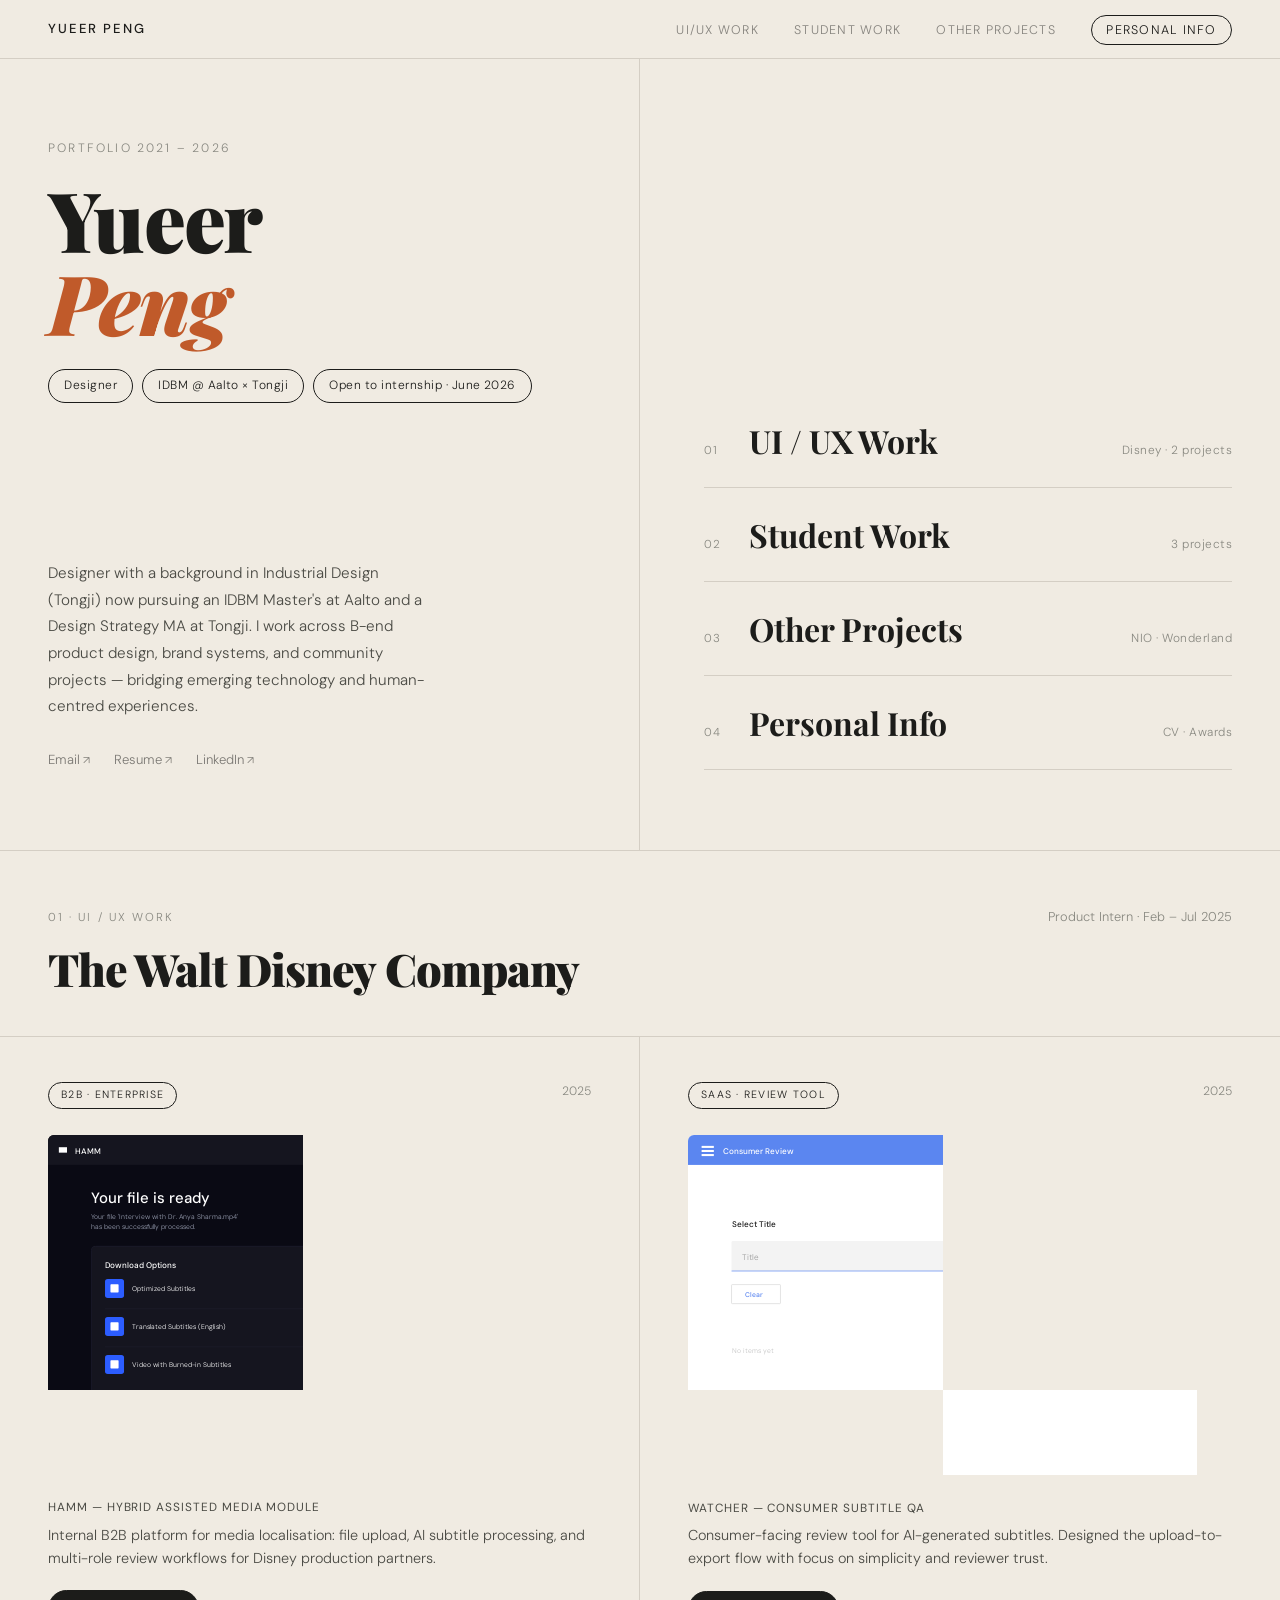
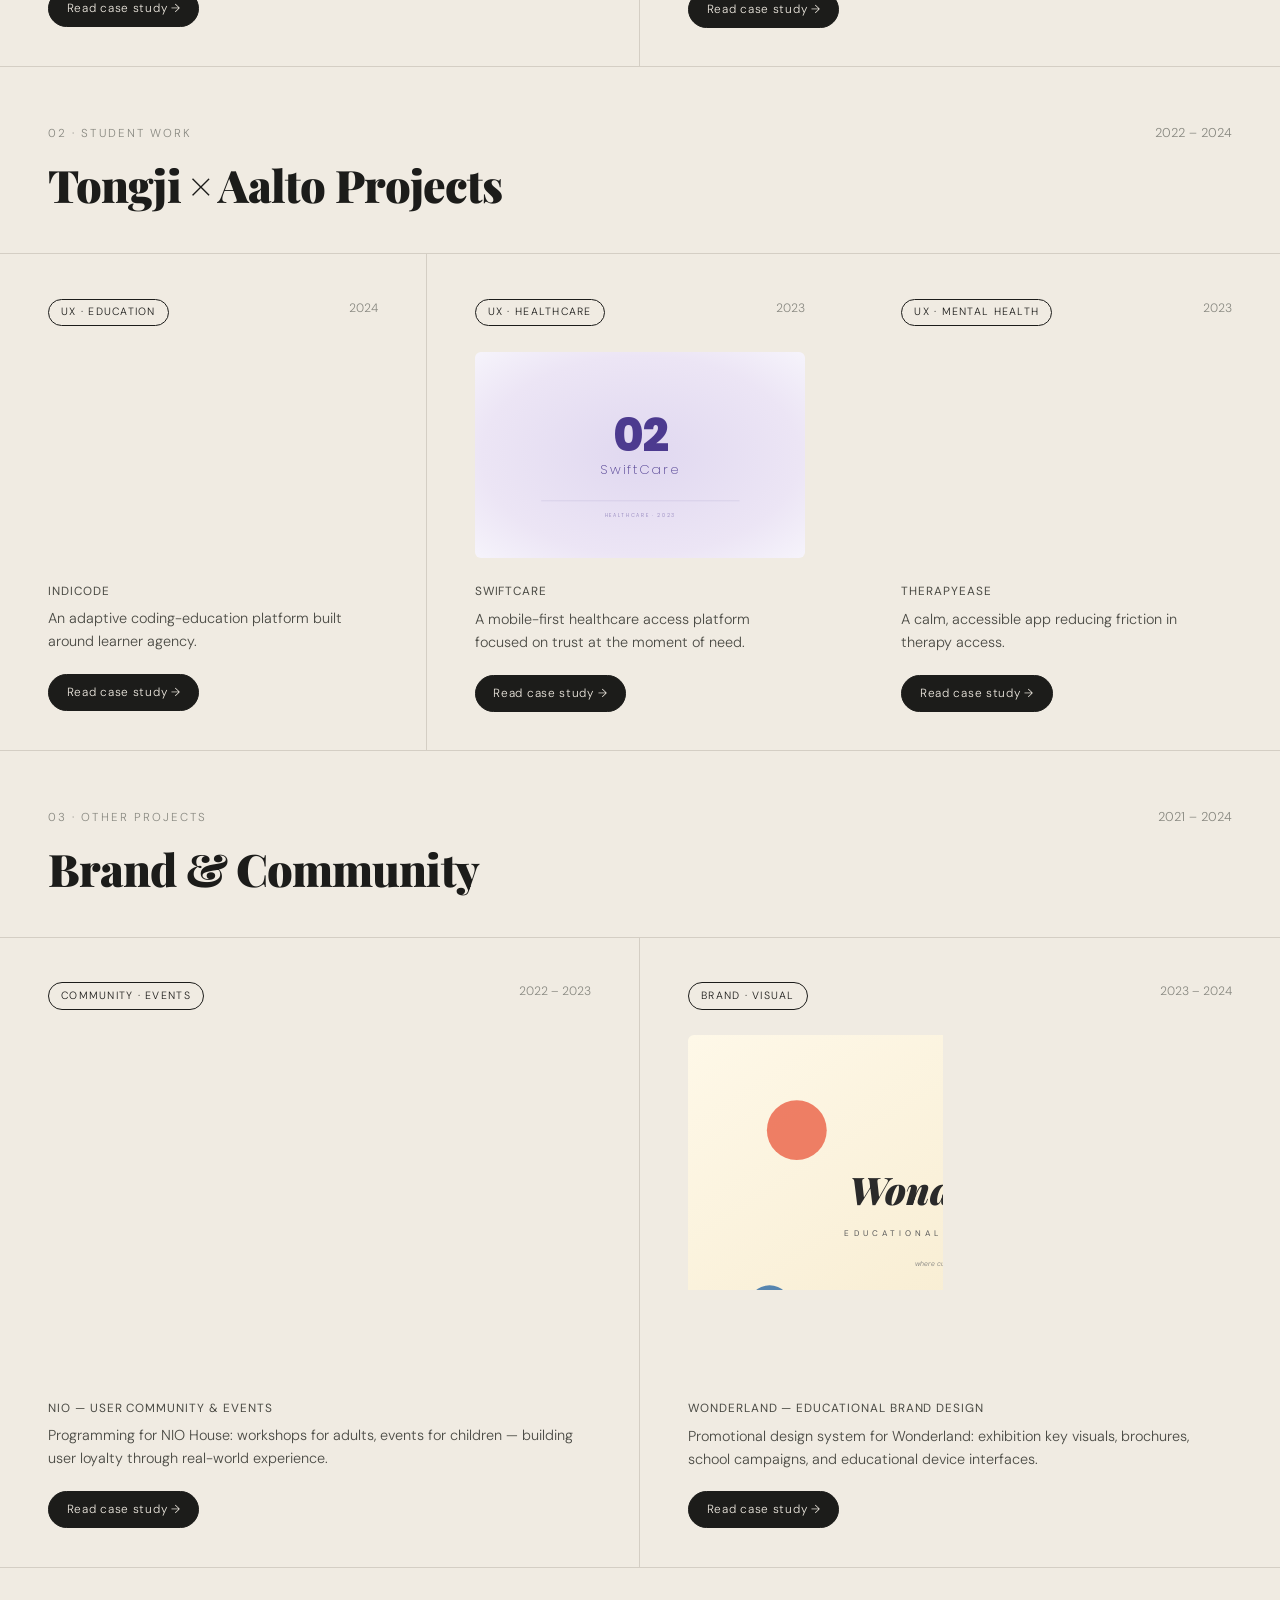
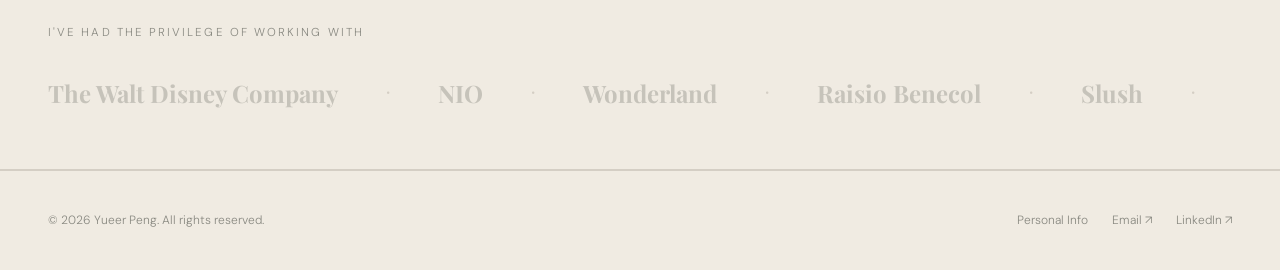
==== index.html @ 6745df53 "Add files via upload" ====
<!DOCTYPE html>
<html lang="en">
<head>
  <meta charset="UTF-8" />
  <meta name="viewport" content="width=device-width, initial-scale=1.0" />
  <title>Yueer Peng — Designer</title>
  <link rel="preconnect" href="https://fonts.googleapis.com" />
  <link rel="preconnect" href="https://fonts.gstatic.com" crossorigin />
  <link href="https://fonts.googleapis.com/css2?family=Playfair+Display:ital,wght@0,700;0,900;1,900&family=DM+Sans:wght@300;400;500&family=Poppins:wght@200;400;800&display=swap" rel="stylesheet" />
  <style>
/* =========================================================
   Yueer Peng — Portfolio
   Shared stylesheet for all pages
   ========================================================= */

*, *::before, *::after { box-sizing: border-box; margin: 0; padding: 0; }

:root {
  --cream: #f0ebe2;
  --cream-soft: #f5f1e9;
  --cream-dark: #e8e2d8;
  --ink: #1c1c1a;
  --ink-mid: #4a4a44;
  --ink-muted: #888880;
  --accent: #c05a2a;
  --accent-soft: #e8d5c8;
  --border: #d4cec4;
  --border-soft: #e0dad0;
  --card: #e8e2d8;
}

html { scroll-behavior: smooth; }

body {
  background: var(--cream);
  color: var(--ink);
  font-family: 'DM Sans', sans-serif;
  font-weight: 300;
  line-height: 1.6;
  overflow-x: hidden;
}

/* =========================================================
   NAVIGATION
   ========================================================= */
nav.site-nav {
  position: sticky; top: 0; z-index: 100;
  display: flex; justify-content: space-between; align-items: center;
  padding: 1rem 3rem;
  border-bottom: 1px solid var(--border);
  background: var(--cream);
}
.nav-logo {
  font-weight: 500; font-size: 0.82rem;
  letter-spacing: 0.14em; text-transform: uppercase;
  text-decoration: none; color: var(--ink);
  transition: opacity 0.2s;
}
.nav-logo:hover { opacity: 0.65; }
.site-nav ul { list-style: none; display: flex; gap: 2.2rem; align-items: center; }
.site-nav ul a {
  text-decoration: none; color: var(--ink);
  font-size: 0.78rem; letter-spacing: 0.1em;
  text-transform: uppercase; opacity: 0.5;
  transition: opacity 0.2s;
}
.site-nav ul a:hover { opacity: 1; }
.site-nav ul a.active { opacity: 1; }
.nav-cta {
  font-size: 0.78rem !important; opacity: 1 !important;
  border: 1.5px solid var(--ink);
  border-radius: 99px;
  padding: 0.35rem 0.9rem;
  transition: background 0.2s, color 0.2s;
}
.nav-cta:hover { background: var(--ink); color: var(--cream); }

/* =========================================================
   COMMON: pills, buttons, links
   ========================================================= */
.pill {
  display: inline-block;
  border: 1.5px solid var(--ink);
  border-radius: 99px;
  padding: 0.38rem 0.95rem;
  font-size: 0.75rem; letter-spacing: 0.04em;
  transition: background 0.2s, color 0.2s;
}
.pill:hover { background: var(--ink); color: var(--cream); }

.btn {
  display: inline-flex; align-items: center; gap: 0.35rem;
  padding: 0.5rem 1.1rem;
  border: 1.5px solid var(--ink); border-radius: 99px;
  font-size: 0.74rem; letter-spacing: 0.06em;
  text-decoration: none; color: var(--ink);
  background: transparent;
  transition: background 0.2s, color 0.2s;
  cursor: pointer;
}
.btn:hover { background: var(--ink); color: var(--cream); }
.btn.filled { background: var(--ink); color: var(--cream); }
.btn.filled:hover { background: transparent; color: var(--ink); }

.text-link {
  color: var(--ink); text-decoration: none;
  opacity: 0.55; transition: opacity 0.2s;
  font-size: 0.82rem;
}
.text-link::after { content: ' ↗'; font-size: 0.7rem; }
.text-link:hover { opacity: 1; }

/* =========================================================
   SECTION HEADER (used on home + sub-pages)
   ========================================================= */
.section-header {
  padding: 3.5rem 3rem 2rem;
  border-bottom: 1px solid var(--border);
  display: flex; justify-content: space-between; align-items: baseline;
}
.section-eyebrow {
  font-size: 0.72rem; letter-spacing: 0.18em;
  text-transform: uppercase; color: var(--ink-muted);
  margin-bottom: 0.35rem;
}
.section-title {
  font-family: 'Playfair Display', serif;
  font-size: clamp(1.8rem, 3.5vw, 2.8rem);
  font-weight: 900; letter-spacing: -0.02em;
}
.section-meta { font-size: 0.8rem; color: var(--ink-muted); }

/* =========================================================
   PROJECT CARDS (home page grid)
   ========================================================= */
.projects-grid { display: grid; grid-template-columns: 1fr 1fr; }
.projects-grid--three { grid-template-columns: 1fr 1fr 1fr; }

.project-card {
  padding: 2.8rem 3rem 2.4rem;
  border-bottom: 1px solid var(--border);
  border-right: 1px solid var(--border);
  background: var(--cream);
  transition: background 0.3s;
  text-decoration: none; color: inherit;
  display: block;
}
.projects-grid > .project-card:nth-child(2n) { border-right: none; }
.projects-grid--three > .project-card:nth-child(3n) { border-right: none; }
.project-card:hover { background: var(--card); }

.card-top {
  display: flex; justify-content: space-between;
  align-items: flex-start; margin-bottom: 1.6rem;
}
.card-tag {
  font-size: 0.66rem; letter-spacing: 0.12em;
  text-transform: uppercase;
  border: 1.5px solid var(--ink); border-radius: 99px;
  padding: 0.26rem 0.75rem;
}
.card-year { font-size: 0.76rem; color: var(--ink-muted); }

.card-mockup {
  width: 100%; aspect-ratio: 16/10;
  border-radius: 6px;
  margin-bottom: 1.5rem;
  overflow: hidden; position: relative;
  transition: transform 0.4s ease;
}
.card-mockup img { width: 100%; height: 100%; object-fit: cover; }
.card-mockup svg { width: 100%; height: 100%; display: block; }
.project-card:hover .card-mockup { transform: scale(1.01); }

.card-title {
  font-weight: 400; font-size: 0.74rem;
  letter-spacing: 0.08em; text-transform: uppercase;
  color: var(--ink-mid); margin-bottom: 0.4rem;
}
.card-desc { font-size: 0.9rem; line-height: 1.6; color: var(--ink-mid); }
.card-actions { display: flex; gap: 0.5rem; flex-wrap: wrap; margin-top: 1.3rem; }

/* =========================================================
   FOOTER
   ========================================================= */
footer.site-footer {
  padding: 2.5rem 3rem;
  display: flex; justify-content: space-between; align-items: center;
  border-top: 1px solid var(--border);
}
.footer-copy { font-size: 0.75rem; color: var(--ink-muted); }
.footer-links { display: flex; gap: 1.5rem; }
.footer-links a {
  font-size: 0.75rem; color: var(--ink-muted);
  text-decoration: none; transition: color 0.2s;
}
.footer-links a:hover { color: var(--ink); }

/* =========================================================
   ANIMATIONS
   ========================================================= */
@keyframes fadeUp {
  from { opacity: 0; transform: translateY(20px); }
  to   { opacity: 1; transform: translateY(0); }
}

/* =========================================================
   RESPONSIVE
   ========================================================= */
@media (max-width: 820px) {
  nav.site-nav { padding: 1rem 1.5rem; }
  .site-nav ul { gap: 1.1rem; }
  .site-nav ul a { font-size: 0.72rem; letter-spacing: 0.08em; }
  .nav-cta { padding: 0.3rem 0.7rem; }
  .projects-grid, .projects-grid--three { grid-template-columns: 1fr; }
  .section-header { padding: 2.5rem 1.5rem 1.5rem; flex-direction: column; gap: 0.3rem; }
  .project-card { padding: 2rem 1.5rem; border-right: none !important; }
  footer.site-footer { flex-direction: column; gap: 1rem; padding: 2rem 1.5rem; text-align: center; }
}

/* =========================================================
   PROJECT CASE STUDY PAGES
   ========================================================= */
.project-page-hero {
  padding: 4rem 3rem 3rem;
  border-bottom: 1px solid var(--border);
}
.breadcrumb {
  font-size: 0.74rem; letter-spacing: 0.1em;
  text-transform: uppercase; color: var(--ink-muted);
  margin-bottom: 1.4rem;
}
.breadcrumb a {
  color: var(--ink-muted); text-decoration: none;
  transition: color 0.2s;
}
.breadcrumb a:hover { color: var(--ink); }
.breadcrumb .sep { margin: 0 0.5rem; opacity: 0.5; }

.project-tagline {
  font-size: 0.78rem; letter-spacing: 0.12em;
  text-transform: uppercase; color: var(--accent);
  margin-bottom: 1rem; font-weight: 500;
}
.project-page-title {
  font-family: 'Playfair Display', serif;
  font-size: clamp(2.5rem, 6vw, 4.5rem);
  font-weight: 900; line-height: 1.05;
  letter-spacing: -0.02em; max-width: 18ch;
  margin-bottom: 1.5rem;
  animation: fadeUp 0.8s ease both;
}
.project-page-title em { font-style: italic; color: var(--accent); }
.project-brief {
  font-size: 1.1rem; line-height: 1.7;
  color: var(--ink-mid); max-width: 60ch;
  animation: fadeUp 0.8s ease 0.1s both;
}

.project-meta {
  display: grid;
  grid-template-columns: repeat(4, 1fr);
  border-top: 1px solid var(--border);
  border-bottom: 1px solid var(--border);
  background: var(--cream-soft);
}
.meta-item {
  padding: 1.5rem 2rem;
  border-right: 1px solid var(--border);
}
.meta-item:last-child { border-right: none; }
.meta-label {
  font-size: 0.68rem; letter-spacing: 0.16em;
  text-transform: uppercase; color: var(--ink-muted);
  margin-bottom: 0.4rem;
}
.meta-value { font-size: 0.92rem; color: var(--ink); line-height: 1.5; }

.project-hero-image {
  margin: 0; border-bottom: 1px solid var(--border);
  background: var(--cream-dark);
}
.project-hero-image svg { width: 100%; height: auto; display: block; max-height: 600px; }
.project-hero-image img { width: 100%; height: auto; display: block; }

.project-content {
  padding: 5rem 3rem;
  display: grid;
  grid-template-columns: 240px 1fr;
  gap: 4rem;
  border-bottom: 1px solid var(--border);
}
.project-content + .project-content {
  border-top: none;
}
.content-label {
  font-size: 0.7rem; letter-spacing: 0.18em;
  text-transform: uppercase; color: var(--ink-muted);
  position: sticky; top: 5rem;
  align-self: start;
}
.content-body {
  max-width: 65ch;
}
.content-body h2 {
  font-family: 'Playfair Display', serif;
  font-size: clamp(1.6rem, 2.5vw, 2.2rem);
  font-weight: 900; letter-spacing: -0.01em;
  line-height: 1.15; margin-bottom: 1.5rem;
}
.content-body h2 em { font-style: italic; color: var(--accent); }
.content-body h3 {
  font-family: 'Playfair Display', serif;
  font-size: 1.2rem; font-weight: 700;
  margin: 1.8rem 0 0.6rem;
}
.content-body p {
  font-size: 1rem; line-height: 1.8;
  color: var(--ink-mid); margin-bottom: 1.2rem;
}
.content-body p strong {
  color: var(--ink); font-weight: 500;
}
.content-body ul {
  list-style: none; margin: 1rem 0 1.5rem;
}
.content-body ul li {
  font-size: 0.95rem; line-height: 1.7;
  color: var(--ink-mid); padding-left: 1.5rem;
  position: relative; margin-bottom: 0.6rem;
}
.content-body ul li::before {
  content: '→'; position: absolute; left: 0;
  color: var(--accent); font-weight: 500;
}

.callout-box {
  background: var(--cream-dark);
  border-left: 3px solid var(--accent);
  padding: 1.4rem 1.6rem;
  margin: 1.8rem 0;
  border-radius: 0 6px 6px 0;
}
.callout-box p {
  font-size: 0.95rem; line-height: 1.7;
  color: var(--ink-mid); margin-bottom: 0.4rem;
}
.callout-box p:last-child { margin-bottom: 0; }
.callout-label {
  font-size: 0.7rem; letter-spacing: 0.16em;
  text-transform: uppercase; color: var(--accent);
  margin-bottom: 0.5rem; font-weight: 500;
}

/* Visual gallery */
.project-gallery {
  padding: 4rem 3rem;
  border-bottom: 1px solid var(--border);
}
.gallery-eyebrow {
  font-size: 0.7rem; letter-spacing: 0.18em;
  text-transform: uppercase; color: var(--ink-muted);
  margin-bottom: 0.5rem;
}
.gallery-title {
  font-family: 'Playfair Display', serif;
  font-size: clamp(1.6rem, 2.5vw, 2rem);
  font-weight: 900; letter-spacing: -0.01em;
  margin-bottom: 2.5rem;
}
.gallery-grid {
  display: grid; grid-template-columns: 1fr 1fr;
  gap: 1.5rem;
}
.gallery-item {
  background: var(--cream-soft);
  border: 1px solid var(--border-soft);
  border-radius: 6px;
  overflow: hidden;
  aspect-ratio: 16/10;
  position: relative;
}
.gallery-item svg, .gallery-item img {
  width: 100%; height: 100%;
  object-fit: cover; display: block;
}
.gallery-caption {
  font-size: 0.78rem; color: var(--ink-muted);
  padding: 0.8rem 1rem;
  background: var(--cream-soft);
  border-top: 1px solid var(--border-soft);
}

/* Prev / Next nav */
.project-pagination {
  display: grid; grid-template-columns: 1fr 1fr;
  border-bottom: 1px solid var(--border);
}
.pagination-link {
  padding: 2.5rem 3rem;
  text-decoration: none; color: var(--ink);
  border-right: 1px solid var(--border);
  transition: background 0.3s;
  display: block;
}
.pagination-link:last-child { border-right: none; text-align: right; }
.pagination-link:hover { background: var(--cream-dark); }
.pagination-link .pagination-label {
  font-size: 0.7rem; letter-spacing: 0.16em;
  text-transform: uppercase; color: var(--ink-muted);
  margin-bottom: 0.4rem;
}
.pagination-link .pagination-title {
  font-family: 'Playfair Display', serif;
  font-size: 1.4rem; font-weight: 700;
}

@media (max-width: 820px) {
  .project-page-hero { padding: 2.5rem 1.5rem 2rem; }
  .project-meta { grid-template-columns: 1fr 1fr; }
  .meta-item { padding: 1.2rem 1.5rem; }
  .meta-item:nth-child(2) { border-right: none; }
  .meta-item:nth-child(odd) { border-right: 1px solid var(--border); }
  .meta-item:nth-child(1), .meta-item:nth-child(2) { border-bottom: 1px solid var(--border); }
  .project-content { padding: 3rem 1.5rem; grid-template-columns: 1fr; gap: 1.5rem; }
  .content-label { position: static; }
  .project-gallery { padding: 3rem 1.5rem; }
  .gallery-grid { grid-template-columns: 1fr; }
  .pagination-link { padding: 2rem 1.5rem; }
}

</style>
  <style>
    /* Home-page-only styles */
    .hero { display: grid; grid-template-columns: 1fr 1fr; min-height: 88vh; border-bottom: 1px solid var(--border); }
    .hero-left { padding: 5rem 3rem; display: flex; flex-direction: column; justify-content: space-between; border-right: 1px solid var(--border); }
    .hero-eyebrow { font-size: 0.76rem; letter-spacing: 0.18em; text-transform: uppercase; color: var(--ink-muted); margin-bottom: 1.2rem; }
    h1.hero-name { font-family: 'Playfair Display', serif; font-size: clamp(3.5rem, 6.5vw, 6rem); line-height: 1.0; font-weight: 900; letter-spacing: -0.02em; animation: fadeUp 0.8s ease both; }
    h1.hero-name span { font-style: italic; color: var(--accent); }
    .hero-tags { display: flex; gap: 0.55rem; flex-wrap: wrap; margin-top: 1.6rem; animation: fadeUp 0.8s ease 0.1s both; }
    .hero-bio { margin-top: auto; padding-top: 3rem; max-width: 38ch; font-size: 0.95rem; line-height: 1.75; color: var(--ink-mid); animation: fadeUp 0.8s ease 0.2s both; }
    .hero-links { display: flex; gap: 1.5rem; margin-top: 1.8rem; animation: fadeUp 0.8s ease 0.3s both; }
    .hero-right { padding: 5rem 3rem 5rem 4rem; display: flex; flex-direction: column; justify-content: flex-end; animation: fadeUp 0.8s ease 0.1s both; }
    .nav-index { list-style: none; }
    .nav-index li { display: flex; align-items: baseline; gap: 1.2rem; padding: 1.3rem 0; border-bottom: 1px solid var(--border); cursor: pointer; transition: opacity 0.2s, padding-left 0.25s; }
    .nav-index li:hover { opacity: 0.55; padding-left: 0.5rem; }
    .nav-index .num { font-size: 0.72rem; color: var(--ink-muted); letter-spacing: 0.1em; min-width: 1.6rem; }
    .nav-index .label { font-family: 'Playfair Display', serif; font-size: clamp(1.5rem, 2.5vw, 2.1rem); font-weight: 700; }
    .nav-index .label-meta { font-size: 0.74rem; color: var(--ink-muted); margin-left: auto; letter-spacing: 0.04em; font-family: 'DM Sans', sans-serif; font-weight: 300; }

    .companies-section { padding: 3.5rem 3rem; border-bottom: 1px solid var(--border); overflow: hidden; }
    .companies-label { font-size: 0.72rem; letter-spacing: 0.18em; text-transform: uppercase; color: var(--ink-muted); margin-bottom: 2rem; }
    .marquee-wrap { overflow: hidden; }
    .marquee-track { display: flex; gap: 3rem; align-items: center; animation: marquee 24s linear infinite; width: max-content; }
    .marquee-track:hover { animation-play-state: paused; }
    .company-name { font-family: 'Playfair Display', serif; font-size: 1.5rem; font-weight: 700; color: var(--ink-muted); opacity: 0.4; white-space: nowrap; transition: opacity 0.3s, color 0.3s; }
    .company-name:hover { opacity: 1; color: var(--ink); }
    .company-sep { color: var(--border); font-size: 1.5rem; }
    @keyframes marquee { from { transform: translateX(0); } to { transform: translateX(-50%); } }

    @media (max-width: 820px) {
      .hero { grid-template-columns: 1fr; }
      .hero-left { border-right: none; padding: 3rem 1.5rem; }
      .hero-right { padding: 2.5rem 1.5rem; border-top: 1px solid var(--border); }
      .companies-section { padding: 2.5rem 1.5rem; }
    }
  </style>
</head>
<body>

<nav class="site-nav">
  <a class="nav-logo" href="index.html">Yueer Peng</a>
  <ul>
    <li><a href="#uxui">UI/UX Work</a></li>
    <li><a href="#student">Student Work</a></li>
    <li><a href="#other">Other Projects</a></li>
    <li><a class="nav-cta" href="info.html">Personal Info</a></li>
  </ul>
</nav>

<!-- HERO -->
<section class="hero">
  <div class="hero-left">
    <div>
      <p class="hero-eyebrow">Portfolio 2021 – 2026</p>
      <h1 class="hero-name">Yueer<br><span>Peng</span></h1>
      <div class="hero-tags">
        <span class="pill">Designer</span>
        <span class="pill">IDBM @ Aalto × Tongji</span>
        <span class="pill">Open to internship · June 2026</span>
      </div>
    </div>
    <div>
      <p class="hero-bio">
        Designer with a background in Industrial Design (Tongji) now pursuing
        an IDBM Master's at Aalto and a Design Strategy MA at Tongji. I work across
        B-end product design, brand systems, and community projects — bridging
        emerging technology and human-centred experiences.
      </p>
      <div class="hero-links">
        <a class="text-link" href="mailto:2434063@tongji.edu.cn">Email</a>
        <a class="text-link" href="info.html#experience">Resume</a>
        <a class="text-link" href="https://www.linkedin.com" target="_blank">LinkedIn</a>
      </div>
    </div>
  </div>
  <div class="hero-right">
    <ul class="nav-index">
      <li onclick="document.getElementById('uxui').scrollIntoView({behavior:'smooth'})">
        <span class="num">01</span><span class="label">UI / UX Work</span><span class="label-meta">Disney · 2 projects</span>
      </li>
      <li onclick="document.getElementById('student').scrollIntoView({behavior:'smooth'})">
        <span class="num">02</span><span class="label">Student Work</span><span class="label-meta">3 projects</span>
      </li>
      <li onclick="document.getElementById('other').scrollIntoView({behavior:'smooth'})">
        <span class="num">03</span><span class="label">Other Projects</span><span class="label-meta">NIO · Wonderland</span>
      </li>
      <li onclick="window.location.href='info.html'">
        <span class="num">04</span><span class="label">Personal Info</span><span class="label-meta">CV · Awards</span>
      </li>
    </ul>
  </div>
</section>

<!-- ───────── 01 · UI / UX WORK (Disney) ───────── -->
<div id="uxui">
  <div class="section-header">
    <div>
      <p class="section-eyebrow">01 · UI / UX Work</p>
      <h2 class="section-title">The Walt Disney Company</h2>
    </div>
    <span class="section-meta">Product Intern · Feb – Jul 2025</span>
  </div>
  <div class="projects-grid">

    <!-- HAMM -->
    <a class="project-card" href="hamm.html">
      <div class="card-top">
        <span class="card-tag">B2B · Enterprise</span>
        <span class="card-year">2025</span>
      </div>
      <div class="card-mockup">
        <svg viewBox="0 0 400 250" xmlns="http://www.w3.org/2000/svg" preserveAspectRatio="xMidYMid slice">
          <rect width="400" height="250" fill="#0a0a14"/>
          <rect width="400" height="22" fill="#15151f"/>
          <rect x="8" y="9" width="6" height="4" fill="#fff"/>
          <text x="20" y="14" font-family="DM Sans" font-size="6" fill="#fff" font-weight="500">HAMM</text>
          <rect x="298" y="6" width="34" height="11" rx="2" fill="#2c5dff"/>
          <text x="304" y="13" font-family="DM Sans" font-size="5" fill="#fff" font-weight="500">New Title</text>
          <text x="338" y="13" font-family="DM Sans" font-size="5" fill="#9aa0b3">Title List</text>
          <text x="362" y="13" font-family="DM Sans" font-size="5" fill="#9aa0b3">User</text>
          <circle cx="386" cy="11" r="5" fill="#5a4f3f"/>
          <text x="32" y="50" font-family="DM Sans" font-size="11" fill="#fff" font-weight="500">Your file is ready</text>
          <text x="32" y="62" font-family="DM Sans" font-size="5" fill="#9aa0b3">Your file 'Interview with Dr. Anya Sharma.mp4'</text>
          <text x="32" y="69" font-family="DM Sans" font-size="5" fill="#9aa0b3">has been successfully processed.</text>
          <rect x="32" y="82" width="336" height="148" rx="3" fill="#15151f" stroke="#1f1f2e" stroke-width="0.5"/>
          <text x="42" y="98" font-family="DM Sans" font-size="6" fill="#fff" font-weight="500">Download Options</text>
          <rect x="42" y="106" width="14" height="14" rx="2" fill="#2c5dff"/>
          <rect x="46" y="110" width="6" height="6" fill="#fff" rx="0.5"/>
          <text x="62" y="115" font-family="DM Sans" font-size="5" fill="#fff">Optimized Subtitles</text>
          <rect x="320" y="108" width="40" height="11" rx="5.5" fill="#2c5dff"/>
          <text x="332" y="115" font-family="DM Sans" font-size="5" fill="#fff" font-weight="500">Download</text>
          <line x1="42" y1="128" x2="358" y2="128" stroke="#1f1f2e" stroke-width="0.4"/>
          <rect x="42" y="134" width="14" height="14" rx="2" fill="#2c5dff"/>
          <rect x="46" y="138" width="6" height="6" fill="#fff" rx="0.5"/>
          <text x="62" y="143" font-family="DM Sans" font-size="5" fill="#fff">Translated Subtitles (English)</text>
          <rect x="320" y="136" width="40" height="11" rx="5.5" fill="#2c5dff"/>
          <text x="332" y="143" font-family="DM Sans" font-size="5" fill="#fff" font-weight="500">Download</text>
          <line x1="42" y1="156" x2="358" y2="156" stroke="#1f1f2e" stroke-width="0.4"/>
          <rect x="42" y="162" width="14" height="14" rx="2" fill="#2c5dff"/>
          <rect x="46" y="166" width="6" height="6" fill="#fff" rx="0.5"/>
          <text x="62" y="171" font-family="DM Sans" font-size="5" fill="#fff">Video with Burned-in Subtitles</text>
          <rect x="320" y="164" width="40" height="11" rx="5.5" fill="#2c5dff"/>
          <text x="332" y="171" font-family="DM Sans" font-size="5" fill="#fff" font-weight="500">Download</text>
          <rect x="172" y="200" width="56" height="13" rx="6.5" fill="#2c5dff"/>
          <text x="183" y="208" font-family="DM Sans" font-size="5" fill="#fff" font-weight="500">Download All</text>
        </svg>
      </div>
      <p class="card-title">HAMM — Hybrid Assisted Media Module</p>
      <p class="card-desc">Internal B2B platform for media localisation: file upload, AI subtitle processing, and multi-role review workflows for Disney production partners.</p>
      <div class="card-actions"><span class="btn filled">Read case study →</span></div>
    </a>

    <!-- Watcher -->
    <a class="project-card" href="watcher.html">
      <div class="card-top">
        <span class="card-tag">SaaS · Review Tool</span>
        <span class="card-year">2025</span>
      </div>
      <div class="card-mockup">
        <svg viewBox="0 0 400 250" xmlns="http://www.w3.org/2000/svg" preserveAspectRatio="xMidYMid slice">
          <rect width="400" height="250" fill="#fff"/>
          <rect width="400" height="22" fill="#5b86f0"/>
          <rect x="10" y="8" width="9" height="1.5" fill="#fff"/>
          <rect x="10" y="11" width="9" height="1.5" fill="#fff"/>
          <rect x="10" y="14" width="9" height="1.5" fill="#fff"/>
          <text x="26" y="14" font-family="DM Sans" font-size="6" fill="#fff" font-weight="500">Consumer Review</text>
          <circle cx="383" cy="11" r="3.5" fill="none" stroke="#fff" stroke-width="0.8"/>
          <text x="32" y="68" font-family="DM Sans" font-size="6" fill="#1a1a1a" font-weight="500">Select Title</text>
          <rect x="32" y="78" width="280" height="22" rx="1" fill="#f3f3f3"/>
          <text x="40" y="92" font-family="DM Sans" font-size="6" fill="#9a9a9a">Title</text>
          <line x1="32" y1="100" x2="312" y2="100" stroke="#5b86f0" stroke-width="0.5"/>
          <circle cx="332" cy="89" r="11" fill="#5b86f0"/>
          <line x1="328" y1="89" x2="336" y2="89" stroke="#fff" stroke-width="1.5"/>
          <line x1="332" y1="85" x2="332" y2="93" stroke="#fff" stroke-width="1.5"/>
          <rect x="32" y="110" width="36" height="14" rx="0.5" fill="#fff" stroke="#d8d8d8" stroke-width="0.5"/>
          <text x="42" y="119" font-family="DM Sans" font-size="5" fill="#5b86f0" font-weight="500">Clear</text>
          <text x="32" y="160" font-family="DM Sans" font-size="5" fill="#c4c4c4">No items yet</text>
        </svg>
      </div>
      <p class="card-title">Watcher — Consumer Subtitle QA</p>
      <p class="card-desc">Consumer-facing review tool for AI-generated subtitles. Designed the upload-to-export flow with focus on simplicity and reviewer trust.</p>
      <div class="card-actions"><span class="btn filled">Read case study →</span></div>
    </a>

  </div>
</div>

<!-- ───────── 02 · STUDENT WORK ───────── -->
<div id="student">
  <div class="section-header">
    <div>
      <p class="section-eyebrow">02 · Student Work</p>
      <h2 class="section-title">Tongji × Aalto Projects</h2>
    </div>
    <span class="section-meta">2022 – 2024</span>
  </div>
  <div class="projects-grid projects-grid--three">

    <a class="project-card" href="indicode.html">
      <div class="card-top">
        <span class="card-tag">UX · Education</span>
        <span class="card-year">2024</span>
      </div>
      <div class="card-mockup">
        <svg viewBox="0 0 400 250" xmlns="http://www.w3.org/2000/svg" preserveAspectRatio="xMidYMid slice">
          <defs>
            <radialGradient id="bg-indicode" cx="30%" cy="50%" r="80%">
              <stop offset="0%" stop-color="#dde0f5"/>
              <stop offset="60%" stop-color="#f0e8f2"/>
              <stop offset="100%" stop-color="#fafafe"/>
            </radialGradient>
          </defs>
          <rect width="400" height="250" fill="url(#bg-indicode)"/>
          <text x="200" y="120" font-family="Poppins, sans-serif" font-size="56" font-weight="800" fill="#003359" text-anchor="middle" letter-spacing="-2">01</text>
          <text x="200" y="148" font-family="Poppins, sans-serif" font-size="16" font-weight="200" fill="#003359" text-anchor="middle" letter-spacing="2">indiCode</text>
          <line x1="80" y1="180" x2="320" y2="180" stroke="#003359" stroke-width="0.4" opacity="0.3"/>
          <text x="200" y="200" font-family="Poppins, sans-serif" font-size="6" fill="#003359" opacity="0.6" text-anchor="middle" letter-spacing="2">EDUCATION TECH · 2024</text>
        </svg>
      </div>
      <p class="card-title">IndiCode</p>
      <p class="card-desc">An adaptive coding-education platform built around learner agency.</p>
      <div class="card-actions"><span class="btn filled">Read case study →</span></div>
    </a>

    <a class="project-card" href="swiftcare.html">
      <div class="card-top">
        <span class="card-tag">UX · Healthcare</span>
        <span class="card-year">2023</span>
      </div>
      <div class="card-mockup">
        <svg viewBox="0 0 400 250" xmlns="http://www.w3.org/2000/svg" preserveAspectRatio="xMidYMid slice">
          <defs>
            <radialGradient id="bg-swift" cx="50%" cy="50%" r="80%">
              <stop offset="0%" stop-color="#e0d8f0"/>
              <stop offset="60%" stop-color="#ece5f5"/>
              <stop offset="100%" stop-color="#fafafe"/>
            </radialGradient>
          </defs>
          <rect width="400" height="250" fill="url(#bg-swift)"/>
          <text x="200" y="120" font-family="Poppins, sans-serif" font-size="56" font-weight="800" fill="#4c3a8f" text-anchor="middle" letter-spacing="-2">02</text>
          <text x="200" y="148" font-family="Poppins, sans-serif" font-size="16" font-weight="200" fill="#4c3a8f" text-anchor="middle" letter-spacing="2">SwiftCare</text>
          <line x1="80" y1="180" x2="320" y2="180" stroke="#4c3a8f" stroke-width="0.4" opacity="0.3"/>
          <text x="200" y="200" font-family="Poppins, sans-serif" font-size="6" fill="#4c3a8f" opacity="0.6" text-anchor="middle" letter-spacing="2">HEALTHCARE · 2023</text>
        </svg>
      </div>
      <p class="card-title">SwiftCare</p>
      <p class="card-desc">A mobile-first healthcare access platform focused on trust at the moment of need.</p>
      <div class="card-actions"><span class="btn filled">Read case study →</span></div>
    </a>

    <a class="project-card" href="therapyease.html">
      <div class="card-top">
        <span class="card-tag">UX · Mental Health</span>
        <span class="card-year">2023</span>
      </div>
      <div class="card-mockup">
        <svg viewBox="0 0 400 250" xmlns="http://www.w3.org/2000/svg" preserveAspectRatio="xMidYMid slice">
          <defs>
            <radialGradient id="bg-therapy" cx="70%" cy="50%" r="80%">
              <stop offset="0%" stop-color="#c8b8e8"/>
              <stop offset="50%" stop-color="#d8c5e8"/>
              <stop offset="100%" stop-color="#f0e5f0"/>
            </radialGradient>
          </defs>
          <rect width="400" height="250" fill="url(#bg-therapy)"/>
          <text x="200" y="120" font-family="Poppins, sans-serif" font-size="56" font-weight="800" fill="#fff" text-anchor="middle" letter-spacing="-2">03</text>
          <text x="200" y="148" font-family="Poppins, sans-serif" font-size="16" font-weight="200" fill="#f9f9fe" text-anchor="middle" letter-spacing="2">TherapyEase</text>
          <line x1="80" y1="180" x2="320" y2="180" stroke="#fff" stroke-width="0.4" opacity="0.4"/>
          <text x="200" y="200" font-family="Poppins, sans-serif" font-size="6" fill="#fff" opacity="0.7" text-anchor="middle" letter-spacing="2">MENTAL HEALTH · 2023</text>
        </svg>
      </div>
      <p class="card-title">TherapyEase</p>
      <p class="card-desc">A calm, accessible app reducing friction in therapy access.</p>
      <div class="card-actions"><span class="btn filled">Read case study →</span></div>
    </a>

  </div>
</div>

<!-- ───────── 03 · OTHER PROJECTS ───────── -->
<div id="other">
  <div class="section-header">
    <div>
      <p class="section-eyebrow">03 · Other Projects</p>
      <h2 class="section-title">Brand & Community</h2>
    </div>
    <span class="section-meta">2021 – 2024</span>
  </div>
  <div class="projects-grid">

    <a class="project-card" href="nio.html">
      <div class="card-top">
        <span class="card-tag">Community · Events</span>
        <span class="card-year">2022 – 2023</span>
      </div>
      <div class="card-mockup">
        <svg viewBox="0 0 400 250" xmlns="http://www.w3.org/2000/svg" preserveAspectRatio="xMidYMid slice">
          <defs>
            <linearGradient id="nio-bg" x1="0%" y1="0%" x2="0%" y2="100%">
              <stop offset="0%" stop-color="#3a3025"/>
              <stop offset="100%" stop-color="#1a1410"/>
            </linearGradient>
          </defs>
          <rect width="400" height="250" fill="url(#nio-bg)"/>
          <ellipse cx="200" cy="180" rx="220" ry="80" fill="#d49858" opacity="0.18"/>
          <ellipse cx="120" cy="120" rx="60" ry="40" fill="#f0c080" opacity="0.12"/>
          <ellipse cx="300" cy="140" rx="50" ry="30" fill="#f0c080" opacity="0.12"/>
          <text x="200" y="118" font-family="DM Sans" font-size="36" font-weight="500" fill="#f5e8d8" text-anchor="middle" letter-spacing="2">NIO</text>
          <text x="200" y="140" font-family="DM Sans" font-size="7" font-weight="300" fill="#c8a888" text-anchor="middle" letter-spacing="3">HOUSE — COMMUNITY HUB</text>
          <circle cx="100" cy="195" r="3" fill="#e8c598" opacity="0.5"/>
          <circle cx="120" cy="200" r="4" fill="#e8c598" opacity="0.7"/>
          <circle cx="145" cy="195" r="3" fill="#e8c598" opacity="0.5"/>
          <circle cx="200" cy="198" r="4" fill="#e8c598" opacity="0.8"/>
          <circle cx="255" cy="195" r="3" fill="#e8c598" opacity="0.5"/>
          <circle cx="280" cy="200" r="4" fill="#e8c598" opacity="0.7"/>
          <circle cx="300" cy="195" r="3" fill="#e8c598" opacity="0.5"/>
        </svg>
      </div>
      <p class="card-title">NIO — User Community & Events</p>
      <p class="card-desc">Programming for NIO House: workshops for adults, events for children — building user loyalty through real-world experience.</p>
      <div class="card-actions"><span class="btn filled">Read case study →</span></div>
    </a>

    <a class="project-card" href="wonderland.html">
      <div class="card-top">
        <span class="card-tag">Brand · Visual</span>
        <span class="card-year">2023 – 2024</span>
      </div>
      <div class="card-mockup">
        <svg viewBox="0 0 400 250" xmlns="http://www.w3.org/2000/svg" preserveAspectRatio="xMidYMid slice">
          <defs>
            <linearGradient id="wl-bg" x1="0%" y1="0%" x2="100%" y2="100%">
              <stop offset="0%" stop-color="#fef8e8"/>
              <stop offset="100%" stop-color="#f5e8c8"/>
            </linearGradient>
          </defs>
          <rect width="400" height="250" fill="url(#wl-bg)"/>
          <circle cx="80" cy="70" r="22" fill="#ed6a4f" opacity="0.85"/>
          <rect x="320" y="50" width="38" height="38" rx="6" fill="#5b9c70" opacity="0.85" transform="rotate(15 339 69)"/>
          <polygon points="350,180 380,220 320,220" fill="#f4b942" opacity="0.85"/>
          <circle cx="60" cy="200" r="16" fill="#3a73a8" opacity="0.85"/>
          <text x="200" y="125" font-family="Playfair Display" font-size="28" font-weight="900" fill="#2a2a2a" text-anchor="middle" font-style="italic">Wonderland</text>
          <text x="200" y="148" font-family="DM Sans" font-size="6" font-weight="400" fill="#5a5a5a" text-anchor="middle" letter-spacing="3">EDUCATIONAL CONCEPT DESIGN</text>
          <text x="200" y="170" font-family="DM Sans" font-size="5" font-weight="300" fill="#7a7a7a" text-anchor="middle" font-style="italic">where curiosity meets craft</text>
        </svg>
      </div>
      <p class="card-title">Wonderland — Educational Brand Design</p>
      <p class="card-desc">Promotional design system for Wonderland: exhibition key visuals, brochures, school campaigns, and educational device interfaces.</p>
      <div class="card-actions"><span class="btn filled">Read case study →</span></div>
    </a>

  </div>
</div>

<!-- COMPANIES MARQUEE -->
<div class="companies-section">
  <p class="companies-label">I've had the privilege of working with</p>
  <div class="marquee-wrap">
    <div class="marquee-track">
      <span class="company-name">The Walt Disney Company</span><span class="company-sep">·</span>
      <span class="company-name">NIO</span><span class="company-sep">·</span>
      <span class="company-name">Wonderland</span><span class="company-sep">·</span>
      <span class="company-name">Raisio Benecol</span><span class="company-sep">·</span>
      <span class="company-name">Slush</span><span class="company-sep">·</span>
      <span class="company-name">Aalto University</span><span class="company-sep">·</span>
      <span class="company-name">Tongji University</span><span class="company-sep">·</span>
      <span class="company-name">The Walt Disney Company</span><span class="company-sep">·</span>
      <span class="company-name">NIO</span><span class="company-sep">·</span>
      <span class="company-name">Wonderland</span><span class="company-sep">·</span>
      <span class="company-name">Raisio Benecol</span><span class="company-sep">·</span>
      <span class="company-name">Slush</span><span class="company-sep">·</span>
      <span class="company-name">Aalto University</span><span class="company-sep">·</span>
      <span class="company-name">Tongji University</span><span class="company-sep">·</span>
    </div>
  </div>
</div>

<footer class="site-footer">
  <span class="footer-copy">© 2026 Yueer Peng. All rights reserved.</span>
  <div class="footer-links">
    <a href="info.html">Personal Info</a>
    <a href="mailto:2434063@tongji.edu.cn">Email ↗</a>
    <a href="https://www.linkedin.com" target="_blank">LinkedIn ↗</a>
  </div>
</footer>

</body>
</html>
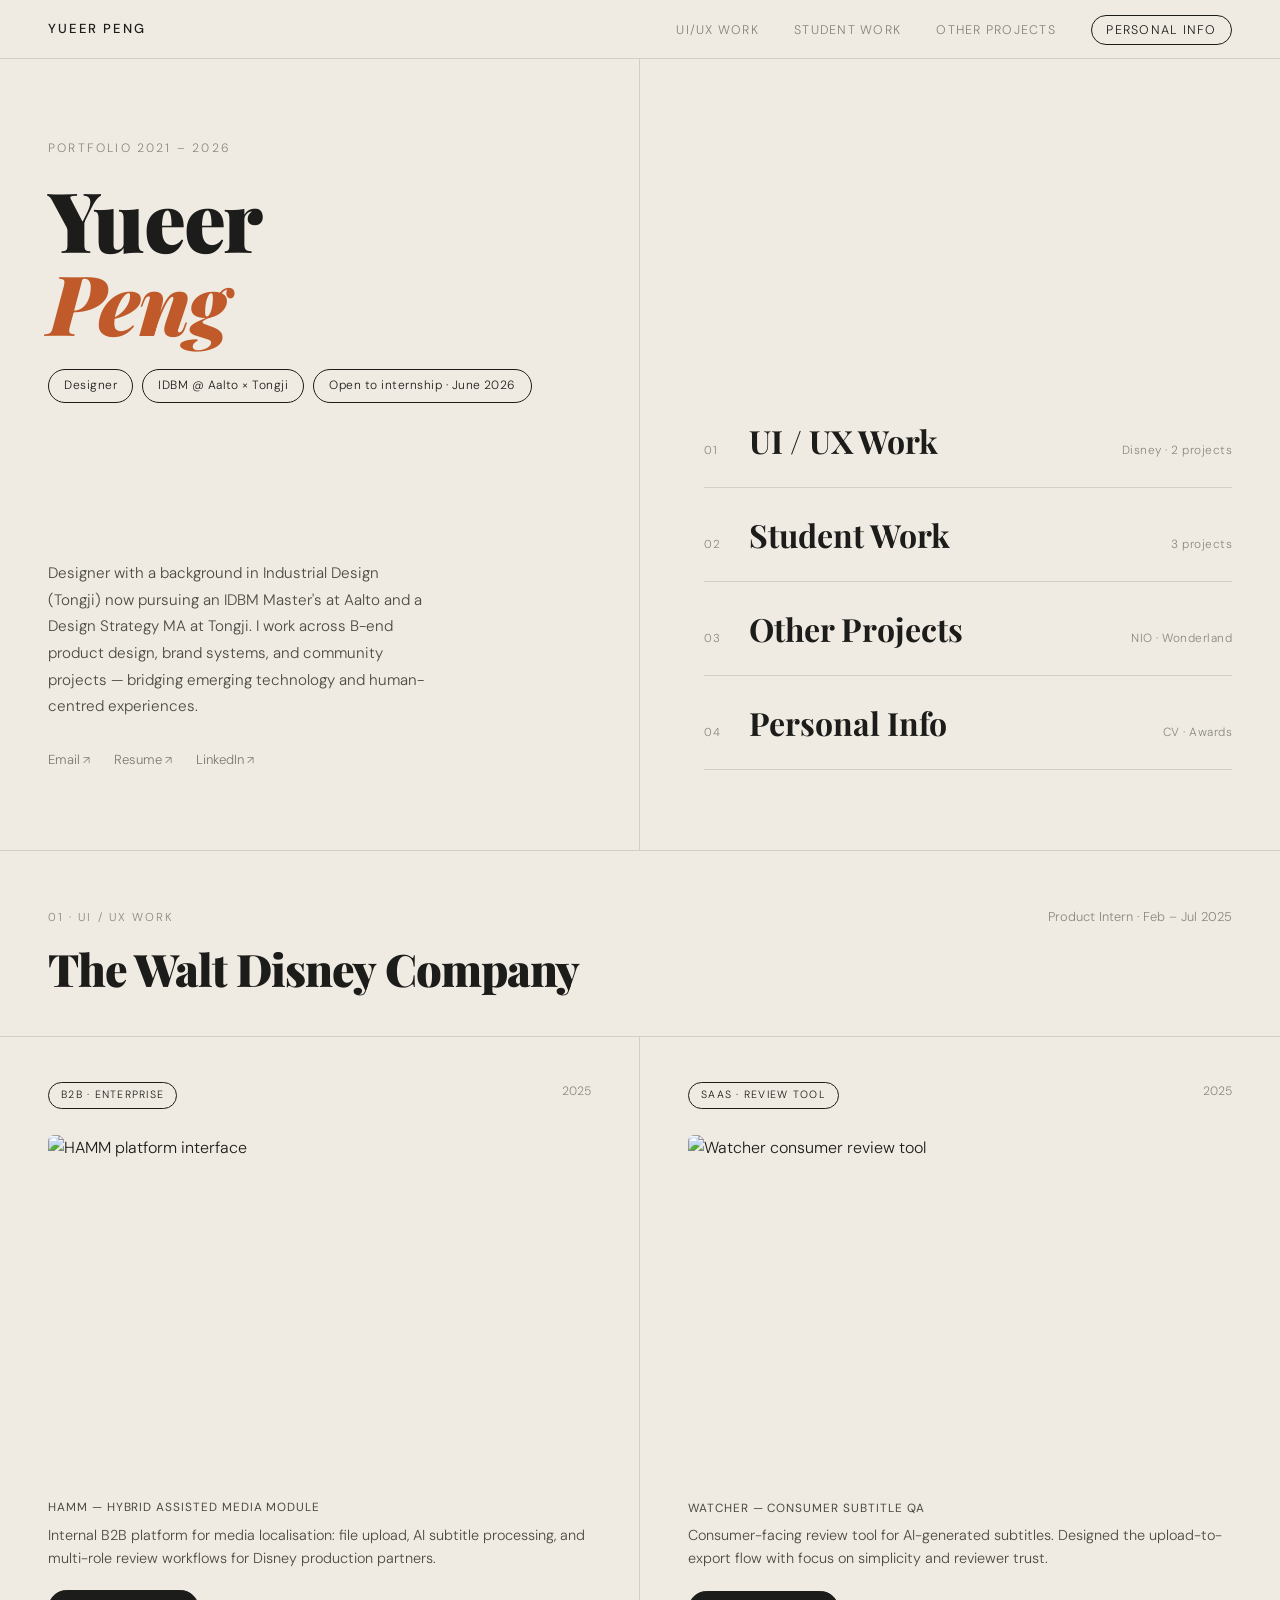
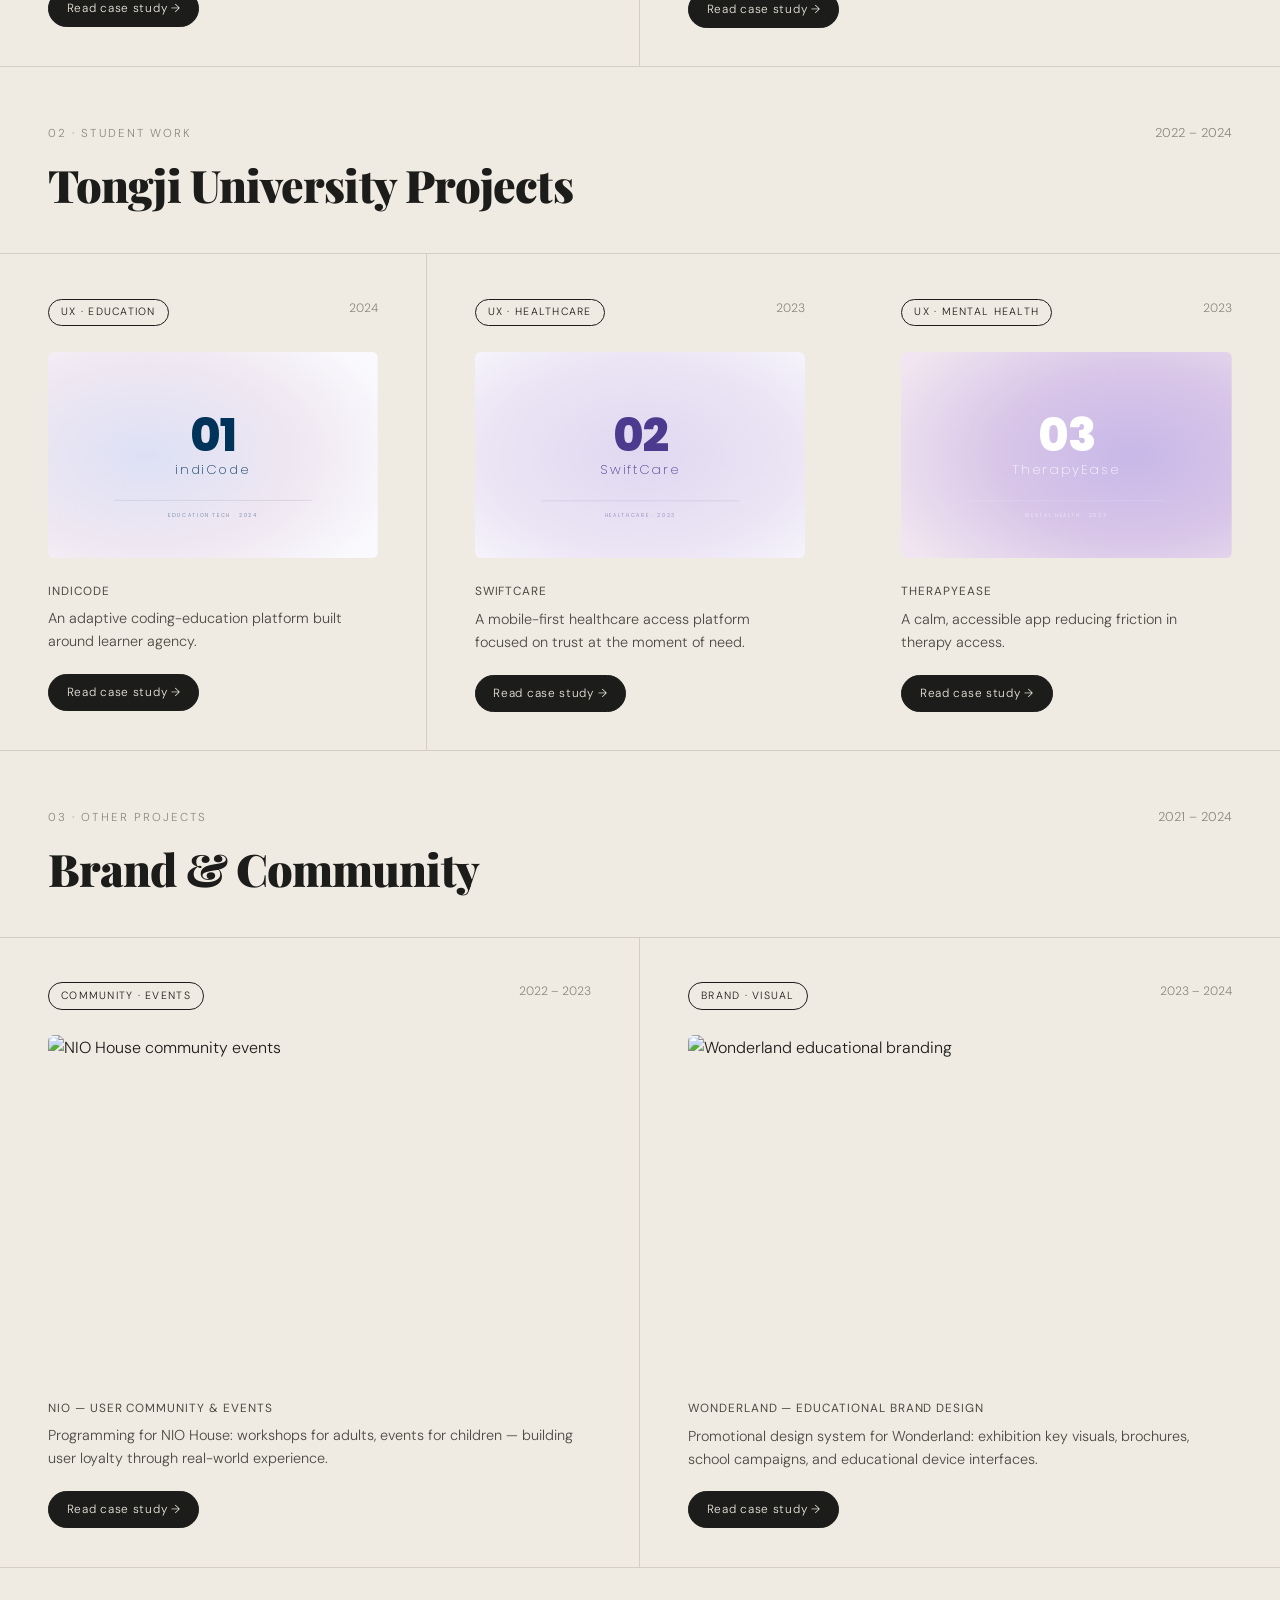
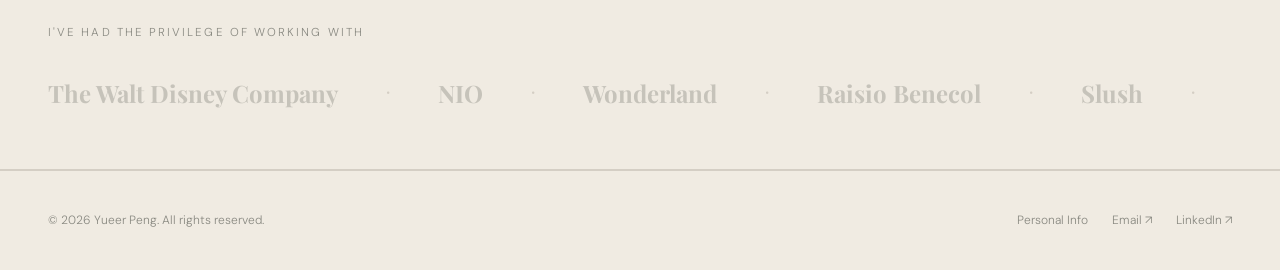
==== commit 4263b585: "Add files via upload" ====
--- a/index.html
+++ b/index.html
@@ -478,7 +478,6 @@
   </ul>
 </nav>
 
-<!-- HERO -->
 <section class="hero">
   <div class="hero-left">
     <div>
@@ -522,7 +521,6 @@
   </div>
 </section>
 
-<!-- ───────── 01 · UI / UX WORK (Disney) ───────── -->
 <div id="uxui">
   <div class="section-header">
     <div>
@@ -533,80 +531,26 @@
   </div>
   <div class="projects-grid">
 
-    <!-- HAMM -->
     <a class="project-card" href="hamm.html">
       <div class="card-top">
         <span class="card-tag">B2B · Enterprise</span>
         <span class="card-year">2025</span>
       </div>
       <div class="card-mockup">
-        <svg viewBox="0 0 400 250" xmlns="http://www.w3.org/2000/svg" preserveAspectRatio="xMidYMid slice">
-          <rect width="400" height="250" fill="#0a0a14"/>
-          <rect width="400" height="22" fill="#15151f"/>
-          <rect x="8" y="9" width="6" height="4" fill="#fff"/>
-          <text x="20" y="14" font-family="DM Sans" font-size="6" fill="#fff" font-weight="500">HAMM</text>
-          <rect x="298" y="6" width="34" height="11" rx="2" fill="#2c5dff"/>
-          <text x="304" y="13" font-family="DM Sans" font-size="5" fill="#fff" font-weight="500">New Title</text>
-          <text x="338" y="13" font-family="DM Sans" font-size="5" fill="#9aa0b3">Title List</text>
-          <text x="362" y="13" font-family="DM Sans" font-size="5" fill="#9aa0b3">User</text>
-          <circle cx="386" cy="11" r="5" fill="#5a4f3f"/>
-          <text x="32" y="50" font-family="DM Sans" font-size="11" fill="#fff" font-weight="500">Your file is ready</text>
-          <text x="32" y="62" font-family="DM Sans" font-size="5" fill="#9aa0b3">Your file 'Interview with Dr. Anya Sharma.mp4'</text>
-          <text x="32" y="69" font-family="DM Sans" font-size="5" fill="#9aa0b3">has been successfully processed.</text>
-          <rect x="32" y="82" width="336" height="148" rx="3" fill="#15151f" stroke="#1f1f2e" stroke-width="0.5"/>
-          <text x="42" y="98" font-family="DM Sans" font-size="6" fill="#fff" font-weight="500">Download Options</text>
-          <rect x="42" y="106" width="14" height="14" rx="2" fill="#2c5dff"/>
-          <rect x="46" y="110" width="6" height="6" fill="#fff" rx="0.5"/>
-          <text x="62" y="115" font-family="DM Sans" font-size="5" fill="#fff">Optimized Subtitles</text>
-          <rect x="320" y="108" width="40" height="11" rx="5.5" fill="#2c5dff"/>
-          <text x="332" y="115" font-family="DM Sans" font-size="5" fill="#fff" font-weight="500">Download</text>
-          <line x1="42" y1="128" x2="358" y2="128" stroke="#1f1f2e" stroke-width="0.4"/>
-          <rect x="42" y="134" width="14" height="14" rx="2" fill="#2c5dff"/>
-          <rect x="46" y="138" width="6" height="6" fill="#fff" rx="0.5"/>
-          <text x="62" y="143" font-family="DM Sans" font-size="5" fill="#fff">Translated Subtitles (English)</text>
-          <rect x="320" y="136" width="40" height="11" rx="5.5" fill="#2c5dff"/>
-          <text x="332" y="143" font-family="DM Sans" font-size="5" fill="#fff" font-weight="500">Download</text>
-          <line x1="42" y1="156" x2="358" y2="156" stroke="#1f1f2e" stroke-width="0.4"/>
-          <rect x="42" y="162" width="14" height="14" rx="2" fill="#2c5dff"/>
-          <rect x="46" y="166" width="6" height="6" fill="#fff" rx="0.5"/>
-          <text x="62" y="171" font-family="DM Sans" font-size="5" fill="#fff">Video with Burned-in Subtitles</text>
-          <rect x="320" y="164" width="40" height="11" rx="5.5" fill="#2c5dff"/>
-          <text x="332" y="171" font-family="DM Sans" font-size="5" fill="#fff" font-weight="500">Download</text>
-          <rect x="172" y="200" width="56" height="13" rx="6.5" fill="#2c5dff"/>
-          <text x="183" y="208" font-family="DM Sans" font-size="5" fill="#fff" font-weight="500">Download All</text>
-        </svg>
+        <img src="images/hamm-card.png" alt="HAMM platform interface" />
       </div>
       <p class="card-title">HAMM — Hybrid Assisted Media Module</p>
       <p class="card-desc">Internal B2B platform for media localisation: file upload, AI subtitle processing, and multi-role review workflows for Disney production partners.</p>
       <div class="card-actions"><span class="btn filled">Read case study →</span></div>
     </a>
 
-    <!-- Watcher -->
     <a class="project-card" href="watcher.html">
       <div class="card-top">
         <span class="card-tag">SaaS · Review Tool</span>
         <span class="card-year">2025</span>
       </div>
       <div class="card-mockup">
-        <svg viewBox="0 0 400 250" xmlns="http://www.w3.org/2000/svg" preserveAspectRatio="xMidYMid slice">
-          <rect width="400" height="250" fill="#fff"/>
-          <rect width="400" height="22" fill="#5b86f0"/>
-          <rect x="10" y="8" width="9" height="1.5" fill="#fff"/>
-          <rect x="10" y="11" width="9" height="1.5" fill="#fff"/>
-          <rect x="10" y="14" width="9" height="1.5" fill="#fff"/>
-          <text x="26" y="14" font-family="DM Sans" font-size="6" fill="#fff" font-weight="500">Consumer Review</text>
-          <circle cx="383" cy="11" r="3.5" fill="none" stroke="#fff" stroke-width="0.8"/>
-          <text x="32" y="68" font-family="DM Sans" font-size="6" fill="#1a1a1a" font-weight="500">Select Title</text>
-          <rect x="32" y="78" width="280" height="22" rx="1" fill="#f3f3f3"/>
-          <text x="40" y="92" font-family="DM Sans" font-size="6" fill="#9a9a9a">Title</text>
-          <line x1="32" y1="100" x2="312" y2="100" stroke="#5b86f0" stroke-width="0.5"/>
-          <circle cx="332" cy="89" r="11" fill="#5b86f0"/>
-          <line x1="328" y1="89" x2="336" y2="89" stroke="#fff" stroke-width="1.5"/>
-          <line x1="332" y1="85" x2="332" y2="93" stroke="#fff" stroke-width="1.5"/>
-          <rect x="32" y="110" width="36" height="14" rx="0.5" fill="#fff" stroke="#d8d8d8" stroke-width="0.5"/>
-          <text x="42" y="119" font-family="DM Sans" font-size="5" fill="#5b86f0" font-weight="500">Clear</text>
-          <text x="32" y="160" font-family="DM Sans" font-size="5" fill="#c4c4c4">No items yet</text>
-        </svg>
+        <img src="images/watcher-card.png" alt="Watcher consumer review tool" />
       </div>
       <p class="card-title">Watcher — Consumer Subtitle QA</p>
       <p class="card-desc">Consumer-facing review tool for AI-generated subtitles. Designed the upload-to-export flow with focus on simplicity and reviewer trust.</p>
@@ -616,12 +560,11 @@
   </div>
 </div>
 
-<!-- ───────── 02 · STUDENT WORK ───────── -->
 <div id="student">
   <div class="section-header">
     <div>
       <p class="section-eyebrow">02 · Student Work</p>
-      <h2 class="section-title">Tongji × Aalto Projects</h2>
+      <h2 class="section-title">Tongji University Projects</h2>
     </div>
     <span class="section-meta">2022 – 2024</span>
   </div>
@@ -708,7 +651,6 @@
   </div>
 </div>
 
-<!-- ───────── 03 · OTHER PROJECTS ───────── -->
 <div id="other">
   <div class="section-header">
     <div>
@@ -725,27 +667,7 @@
         <span class="card-year">2022 – 2023</span>
       </div>
       <div class="card-mockup">
-        <svg viewBox="0 0 400 250" xmlns="http://www.w3.org/2000/svg" preserveAspectRatio="xMidYMid slice">
-          <defs>
-            <linearGradient id="nio-bg" x1="0%" y1="0%" x2="0%" y2="100%">
-              <stop offset="0%" stop-color="#3a3025"/>
-              <stop offset="100%" stop-color="#1a1410"/>
-            </linearGradient>
-          </defs>
-          <rect width="400" height="250" fill="url(#nio-bg)"/>
-          <ellipse cx="200" cy="180" rx="220" ry="80" fill="#d49858" opacity="0.18"/>
-          <ellipse cx="120" cy="120" rx="60" ry="40" fill="#f0c080" opacity="0.12"/>
-          <ellipse cx="300" cy="140" rx="50" ry="30" fill="#f0c080" opacity="0.12"/>
-          <text x="200" y="118" font-family="DM Sans" font-size="36" font-weight="500" fill="#f5e8d8" text-anchor="middle" letter-spacing="2">NIO</text>
-          <text x="200" y="140" font-family="DM Sans" font-size="7" font-weight="300" fill="#c8a888" text-anchor="middle" letter-spacing="3">HOUSE — COMMUNITY HUB</text>
-          <circle cx="100" cy="195" r="3" fill="#e8c598" opacity="0.5"/>
-          <circle cx="120" cy="200" r="4" fill="#e8c598" opacity="0.7"/>
-          <circle cx="145" cy="195" r="3" fill="#e8c598" opacity="0.5"/>
-          <circle cx="200" cy="198" r="4" fill="#e8c598" opacity="0.8"/>
-          <circle cx="255" cy="195" r="3" fill="#e8c598" opacity="0.5"/>
-          <circle cx="280" cy="200" r="4" fill="#e8c598" opacity="0.7"/>
-          <circle cx="300" cy="195" r="3" fill="#e8c598" opacity="0.5"/>
-        </svg>
+        <img src="images/nio-card.png" alt="NIO House community events" />
       </div>
       <p class="card-title">NIO — User Community & Events</p>
       <p class="card-desc">Programming for NIO House: workshops for adults, events for children — building user loyalty through real-world experience.</p>
@@ -758,22 +680,7 @@
         <span class="card-year">2023 – 2024</span>
       </div>
       <div class="card-mockup">
-        <svg viewBox="0 0 400 250" xmlns="http://www.w3.org/2000/svg" preserveAspectRatio="xMidYMid slice">
-          <defs>
-            <linearGradient id="wl-bg" x1="0%" y1="0%" x2="100%" y2="100%">
-              <stop offset="0%" stop-color="#fef8e8"/>
-              <stop offset="100%" stop-color="#f5e8c8"/>
-            </linearGradient>
-          </defs>
-          <rect width="400" height="250" fill="url(#wl-bg)"/>
-          <circle cx="80" cy="70" r="22" fill="#ed6a4f" opacity="0.85"/>
-          <rect x="320" y="50" width="38" height="38" rx="6" fill="#5b9c70" opacity="0.85" transform="rotate(15 339 69)"/>
-          <polygon points="350,180 380,220 320,220" fill="#f4b942" opacity="0.85"/>
-          <circle cx="60" cy="200" r="16" fill="#3a73a8" opacity="0.85"/>
-          <text x="200" y="125" font-family="Playfair Display" font-size="28" font-weight="900" fill="#2a2a2a" text-anchor="middle" font-style="italic">Wonderland</text>
-          <text x="200" y="148" font-family="DM Sans" font-size="6" font-weight="400" fill="#5a5a5a" text-anchor="middle" letter-spacing="3">EDUCATIONAL CONCEPT DESIGN</text>
-          <text x="200" y="170" font-family="DM Sans" font-size="5" font-weight="300" fill="#7a7a7a" text-anchor="middle" font-style="italic">where curiosity meets craft</text>
-        </svg>
+        <img src="images/wonderland-card.png" alt="Wonderland educational branding" />
       </div>
       <p class="card-title">Wonderland — Educational Brand Design</p>
       <p class="card-desc">Promotional design system for Wonderland: exhibition key visuals, brochures, school campaigns, and educational device interfaces.</p>
@@ -783,7 +690,6 @@
   </div>
 </div>
 
-<!-- COMPANIES MARQUEE -->
 <div class="companies-section">
   <p class="companies-label">I've had the privilege of working with</p>
   <div class="marquee-wrap">
@@ -816,4 +722,4 @@
 </footer>
 
 </body>
-</html>
+</html>
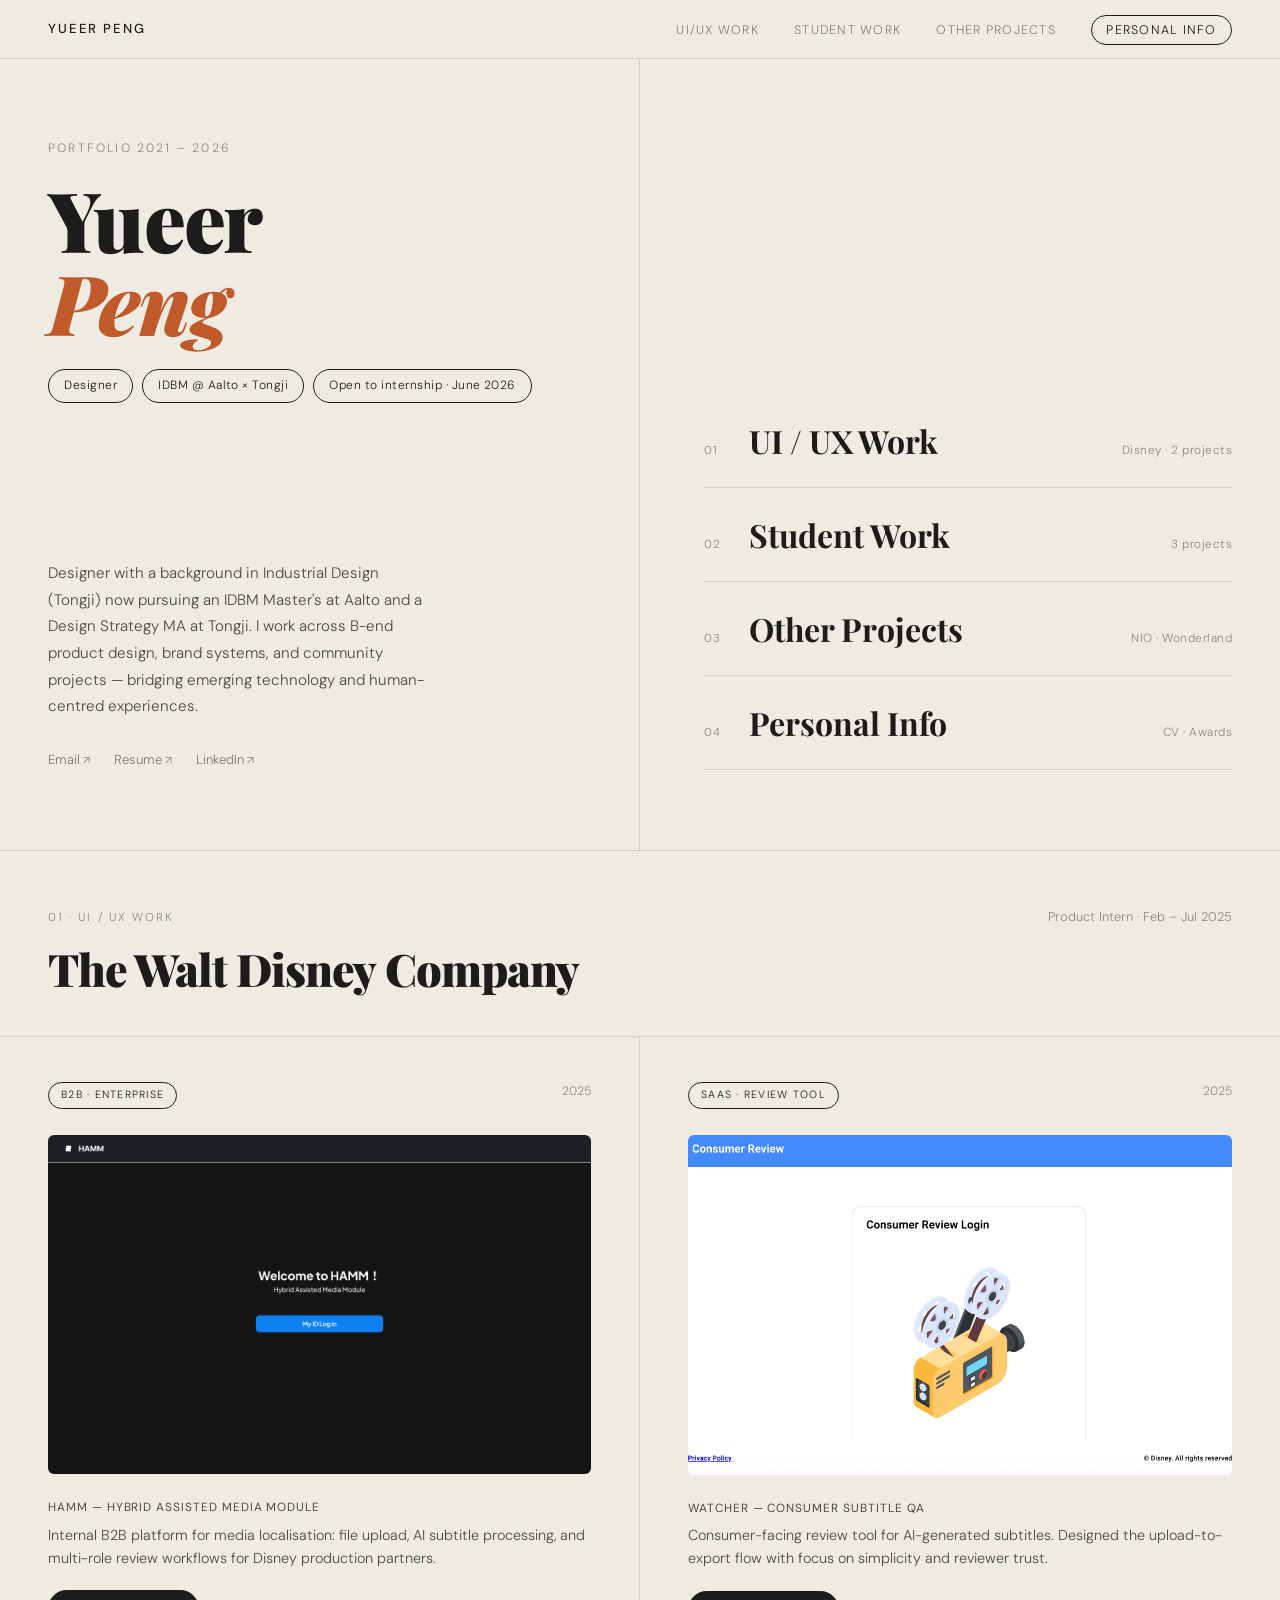
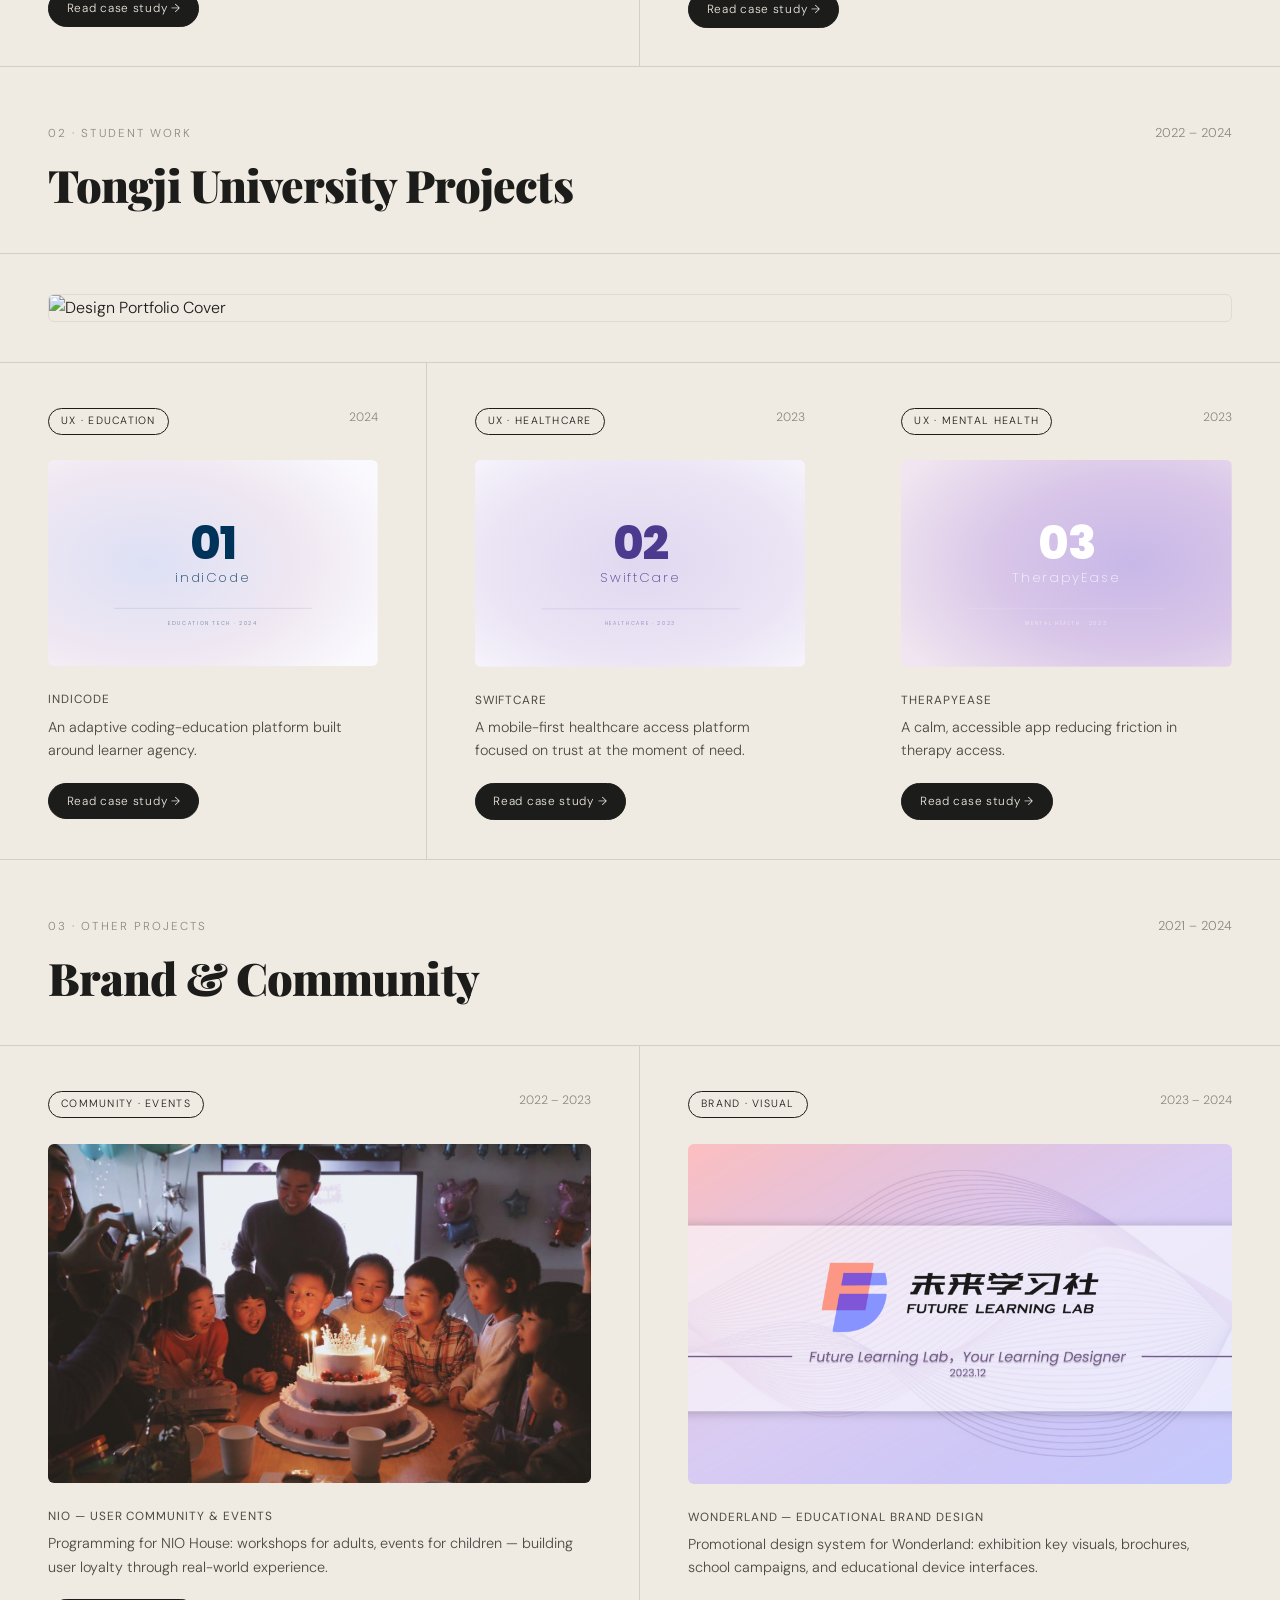
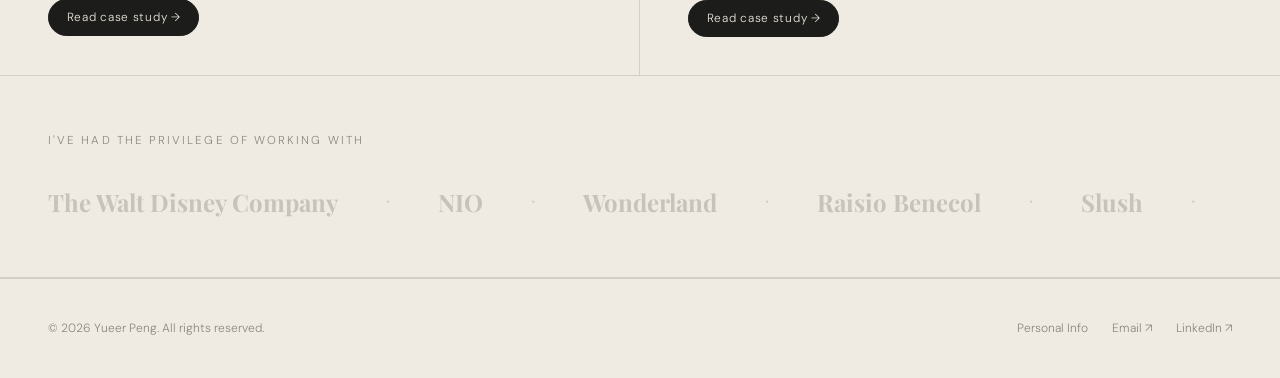
==== commit b38c56d4: "Add files via upload" ====
--- a/index.html
+++ b/index.html
@@ -218,218 +218,7 @@
   footer.site-footer { flex-direction: column; gap: 1rem; padding: 2rem 1.5rem; text-align: center; }
 }
 
-/* =========================================================
-   PROJECT CASE STUDY PAGES
-   ========================================================= */
-.project-page-hero {
-  padding: 4rem 3rem 3rem;
-  border-bottom: 1px solid var(--border);
-}
-.breadcrumb {
-  font-size: 0.74rem; letter-spacing: 0.1em;
-  text-transform: uppercase; color: var(--ink-muted);
-  margin-bottom: 1.4rem;
-}
-.breadcrumb a {
-  color: var(--ink-muted); text-decoration: none;
-  transition: color 0.2s;
-}
-.breadcrumb a:hover { color: var(--ink); }
-.breadcrumb .sep { margin: 0 0.5rem; opacity: 0.5; }
-
-.project-tagline {
-  font-size: 0.78rem; letter-spacing: 0.12em;
-  text-transform: uppercase; color: var(--accent);
-  margin-bottom: 1rem; font-weight: 500;
-}
-.project-page-title {
-  font-family: 'Playfair Display', serif;
-  font-size: clamp(2.5rem, 6vw, 4.5rem);
-  font-weight: 900; line-height: 1.05;
-  letter-spacing: -0.02em; max-width: 18ch;
-  margin-bottom: 1.5rem;
-  animation: fadeUp 0.8s ease both;
-}
-.project-page-title em { font-style: italic; color: var(--accent); }
-.project-brief {
-  font-size: 1.1rem; line-height: 1.7;
-  color: var(--ink-mid); max-width: 60ch;
-  animation: fadeUp 0.8s ease 0.1s both;
-}
-
-.project-meta {
-  display: grid;
-  grid-template-columns: repeat(4, 1fr);
-  border-top: 1px solid var(--border);
-  border-bottom: 1px solid var(--border);
-  background: var(--cream-soft);
-}
-.meta-item {
-  padding: 1.5rem 2rem;
-  border-right: 1px solid var(--border);
-}
-.meta-item:last-child { border-right: none; }
-.meta-label {
-  font-size: 0.68rem; letter-spacing: 0.16em;
-  text-transform: uppercase; color: var(--ink-muted);
-  margin-bottom: 0.4rem;
-}
-.meta-value { font-size: 0.92rem; color: var(--ink); line-height: 1.5; }
-
-.project-hero-image {
-  margin: 0; border-bottom: 1px solid var(--border);
-  background: var(--cream-dark);
-}
-.project-hero-image svg { width: 100%; height: auto; display: block; max-height: 600px; }
-.project-hero-image img { width: 100%; height: auto; display: block; }
-
-.project-content {
-  padding: 5rem 3rem;
-  display: grid;
-  grid-template-columns: 240px 1fr;
-  gap: 4rem;
-  border-bottom: 1px solid var(--border);
-}
-.project-content + .project-content {
-  border-top: none;
-}
-.content-label {
-  font-size: 0.7rem; letter-spacing: 0.18em;
-  text-transform: uppercase; color: var(--ink-muted);
-  position: sticky; top: 5rem;
-  align-self: start;
-}
-.content-body {
-  max-width: 65ch;
-}
-.content-body h2 {
-  font-family: 'Playfair Display', serif;
-  font-size: clamp(1.6rem, 2.5vw, 2.2rem);
-  font-weight: 900; letter-spacing: -0.01em;
-  line-height: 1.15; margin-bottom: 1.5rem;
-}
-.content-body h2 em { font-style: italic; color: var(--accent); }
-.content-body h3 {
-  font-family: 'Playfair Display', serif;
-  font-size: 1.2rem; font-weight: 700;
-  margin: 1.8rem 0 0.6rem;
-}
-.content-body p {
-  font-size: 1rem; line-height: 1.8;
-  color: var(--ink-mid); margin-bottom: 1.2rem;
-}
-.content-body p strong {
-  color: var(--ink); font-weight: 500;
-}
-.content-body ul {
-  list-style: none; margin: 1rem 0 1.5rem;
-}
-.content-body ul li {
-  font-size: 0.95rem; line-height: 1.7;
-  color: var(--ink-mid); padding-left: 1.5rem;
-  position: relative; margin-bottom: 0.6rem;
-}
-.content-body ul li::before {
-  content: '→'; position: absolute; left: 0;
-  color: var(--accent); font-weight: 500;
-}
-
-.callout-box {
-  background: var(--cream-dark);
-  border-left: 3px solid var(--accent);
-  padding: 1.4rem 1.6rem;
-  margin: 1.8rem 0;
-  border-radius: 0 6px 6px 0;
-}
-.callout-box p {
-  font-size: 0.95rem; line-height: 1.7;
-  color: var(--ink-mid); margin-bottom: 0.4rem;
-}
-.callout-box p:last-child { margin-bottom: 0; }
-.callout-label {
-  font-size: 0.7rem; letter-spacing: 0.16em;
-  text-transform: uppercase; color: var(--accent);
-  margin-bottom: 0.5rem; font-weight: 500;
-}
-
-/* Visual gallery */
-.project-gallery {
-  padding: 4rem 3rem;
-  border-bottom: 1px solid var(--border);
-}
-.gallery-eyebrow {
-  font-size: 0.7rem; letter-spacing: 0.18em;
-  text-transform: uppercase; color: var(--ink-muted);
-  margin-bottom: 0.5rem;
-}
-.gallery-title {
-  font-family: 'Playfair Display', serif;
-  font-size: clamp(1.6rem, 2.5vw, 2rem);
-  font-weight: 900; letter-spacing: -0.01em;
-  margin-bottom: 2.5rem;
-}
-.gallery-grid {
-  display: grid; grid-template-columns: 1fr 1fr;
-  gap: 1.5rem;
-}
-.gallery-item {
-  background: var(--cream-soft);
-  border: 1px solid var(--border-soft);
-  border-radius: 6px;
-  overflow: hidden;
-  aspect-ratio: 16/10;
-  position: relative;
-}
-.gallery-item svg, .gallery-item img {
-  width: 100%; height: 100%;
-  object-fit: cover; display: block;
-}
-.gallery-caption {
-  font-size: 0.78rem; color: var(--ink-muted);
-  padding: 0.8rem 1rem;
-  background: var(--cream-soft);
-  border-top: 1px solid var(--border-soft);
-}
-
-/* Prev / Next nav */
-.project-pagination {
-  display: grid; grid-template-columns: 1fr 1fr;
-  border-bottom: 1px solid var(--border);
-}
-.pagination-link {
-  padding: 2.5rem 3rem;
-  text-decoration: none; color: var(--ink);
-  border-right: 1px solid var(--border);
-  transition: background 0.3s;
-  display: block;
-}
-.pagination-link:last-child { border-right: none; text-align: right; }
-.pagination-link:hover { background: var(--cream-dark); }
-.pagination-link .pagination-label {
-  font-size: 0.7rem; letter-spacing: 0.16em;
-  text-transform: uppercase; color: var(--ink-muted);
-  margin-bottom: 0.4rem;
-}
-.pagination-link .pagination-title {
-  font-family: 'Playfair Display', serif;
-  font-size: 1.4rem; font-weight: 700;
-}
-
-@media (max-width: 820px) {
-  .project-page-hero { padding: 2.5rem 1.5rem 2rem; }
-  .project-meta { grid-template-columns: 1fr 1fr; }
-  .meta-item { padding: 1.2rem 1.5rem; }
-  .meta-item:nth-child(2) { border-right: none; }
-  .meta-item:nth-child(odd) { border-right: 1px solid var(--border); }
-  .meta-item:nth-child(1), .meta-item:nth-child(2) { border-bottom: 1px solid var(--border); }
-  .project-content { padding: 3rem 1.5rem; grid-template-columns: 1fr; gap: 1.5rem; }
-  .content-label { position: static; }
-  .project-gallery { padding: 3rem 1.5rem; }
-  .gallery-grid { grid-template-columns: 1fr; }
-  .pagination-link { padding: 2rem 1.5rem; }
-}
-
-</style>
+  </style>
   <style>
     /* Home-page-only styles */
     .hero { display: grid; grid-template-columns: 1fr 1fr; min-height: 88vh; border-bottom: 1px solid var(--border); }
@@ -448,6 +237,20 @@
     .nav-index .label { font-family: 'Playfair Display', serif; font-size: clamp(1.5rem, 2.5vw, 2.1rem); font-weight: 700; }
     .nav-index .label-meta { font-size: 0.74rem; color: var(--ink-muted); margin-left: auto; letter-spacing: 0.04em; font-family: 'DM Sans', sans-serif; font-weight: 300; }
 
+    /* Portfolio Cover Styles */
+    .portfolio-cover-container {
+      padding: 2.5rem 3rem;
+      border-bottom: 1px solid var(--border);
+      background: var(--cream);
+    }
+    .portfolio-cover-container img {
+      width: 100%;
+      height: auto;
+      display: block;
+      border-radius: 6px;
+      border: 1px solid var(--border-soft);
+    }
+
     .companies-section { padding: 3.5rem 3rem; border-bottom: 1px solid var(--border); overflow: hidden; }
     .companies-label { font-size: 0.72rem; letter-spacing: 0.18em; text-transform: uppercase; color: var(--ink-muted); margin-bottom: 2rem; }
     .marquee-wrap { overflow: hidden; }
@@ -462,6 +265,7 @@
       .hero { grid-template-columns: 1fr; }
       .hero-left { border-right: none; padding: 3rem 1.5rem; }
       .hero-right { padding: 2.5rem 1.5rem; border-top: 1px solid var(--border); }
+      .portfolio-cover-container { padding: 1.5rem; }
       .companies-section { padding: 2.5rem 1.5rem; }
     }
   </style>
@@ -568,6 +372,11 @@
     </div>
     <span class="section-meta">2022 – 2024</span>
   </div>
+
+  <div class="portfolio-cover-container">
+    <img src="images/portfolio-cover.jpg" alt="Design Portfolio Cover" />
+  </div>
+
   <div class="projects-grid projects-grid--three">
 
     <a class="project-card" href="indicode.html">
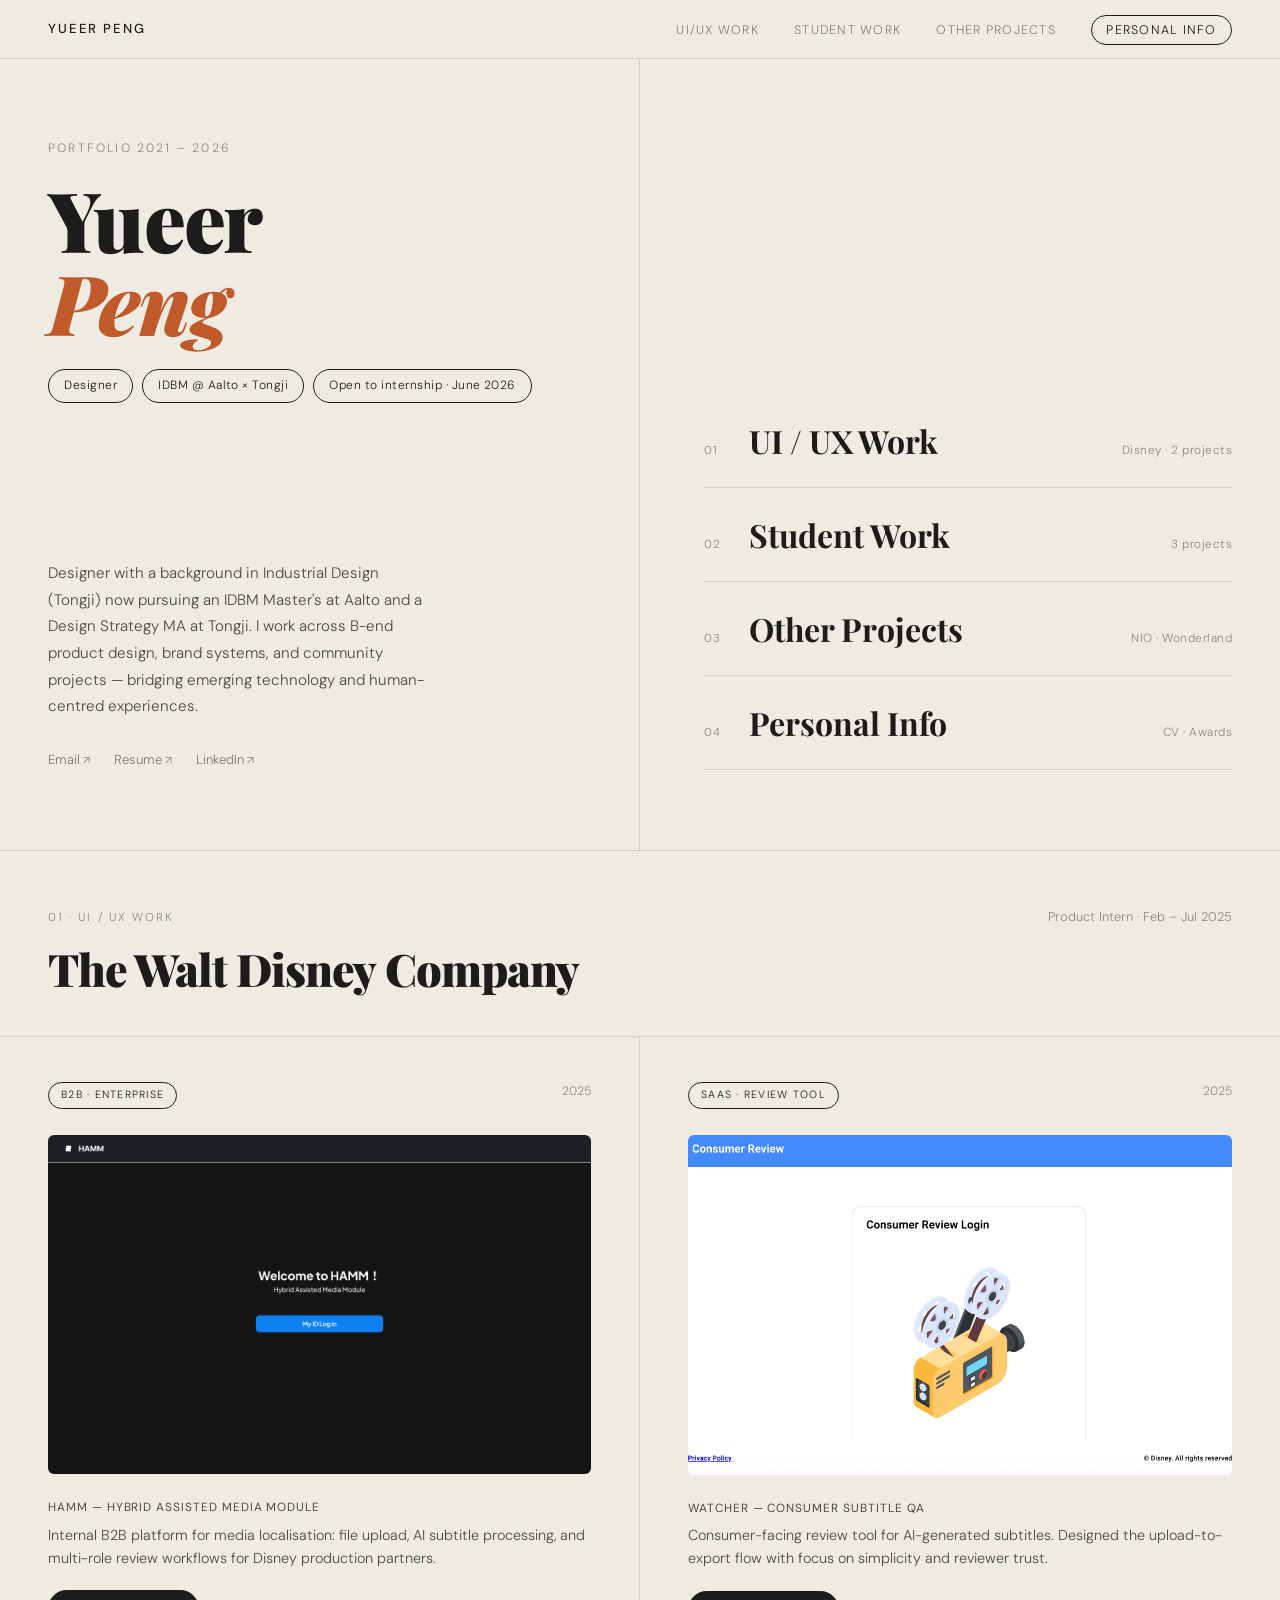
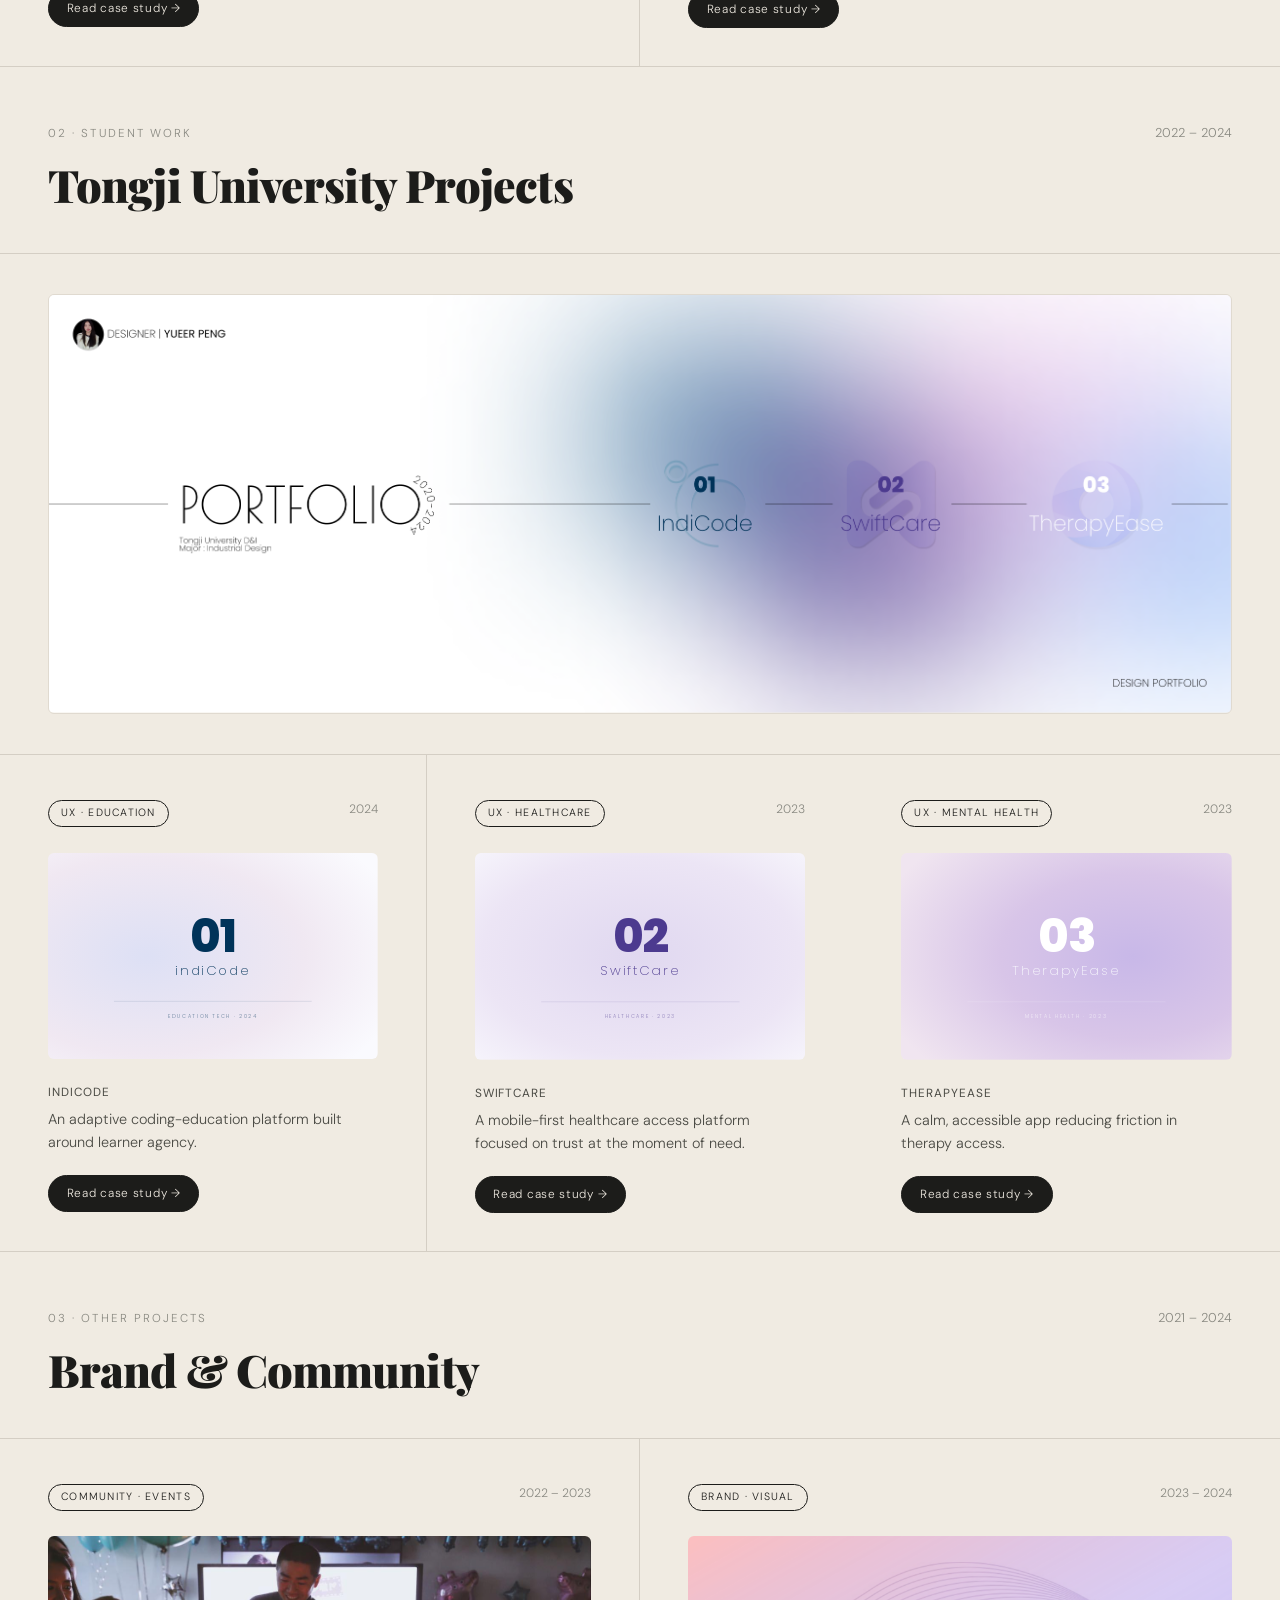
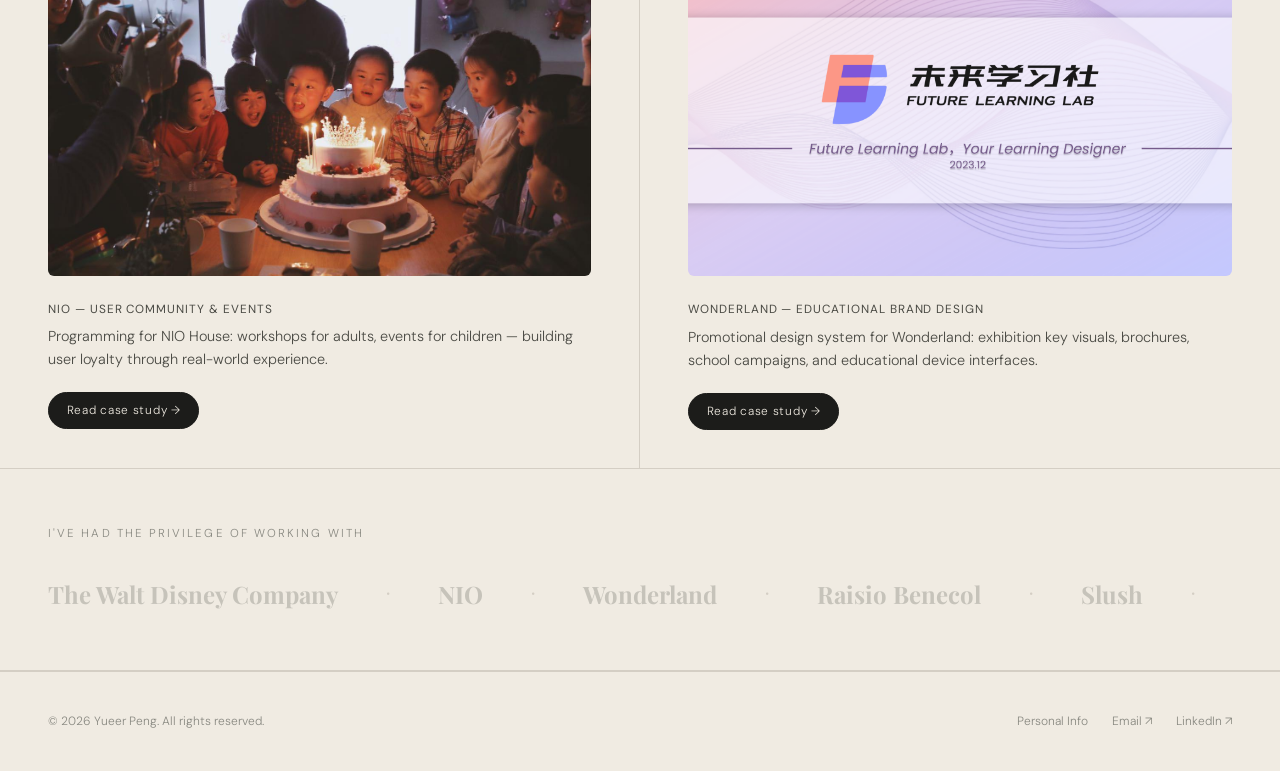
==== commit deea1d9e: "Add files via upload" ====
--- a/index.html
+++ b/index.html
@@ -374,7 +374,7 @@
   </div>
 
   <div class="portfolio-cover-container">
-    <img src="images/portfolio-cover.jpg" alt="Design Portfolio Cover" />
+    <img src="images/portfolio-cover.png" alt="Design Portfolio Cover" />
   </div>
 
   <div class="projects-grid projects-grid--three">
